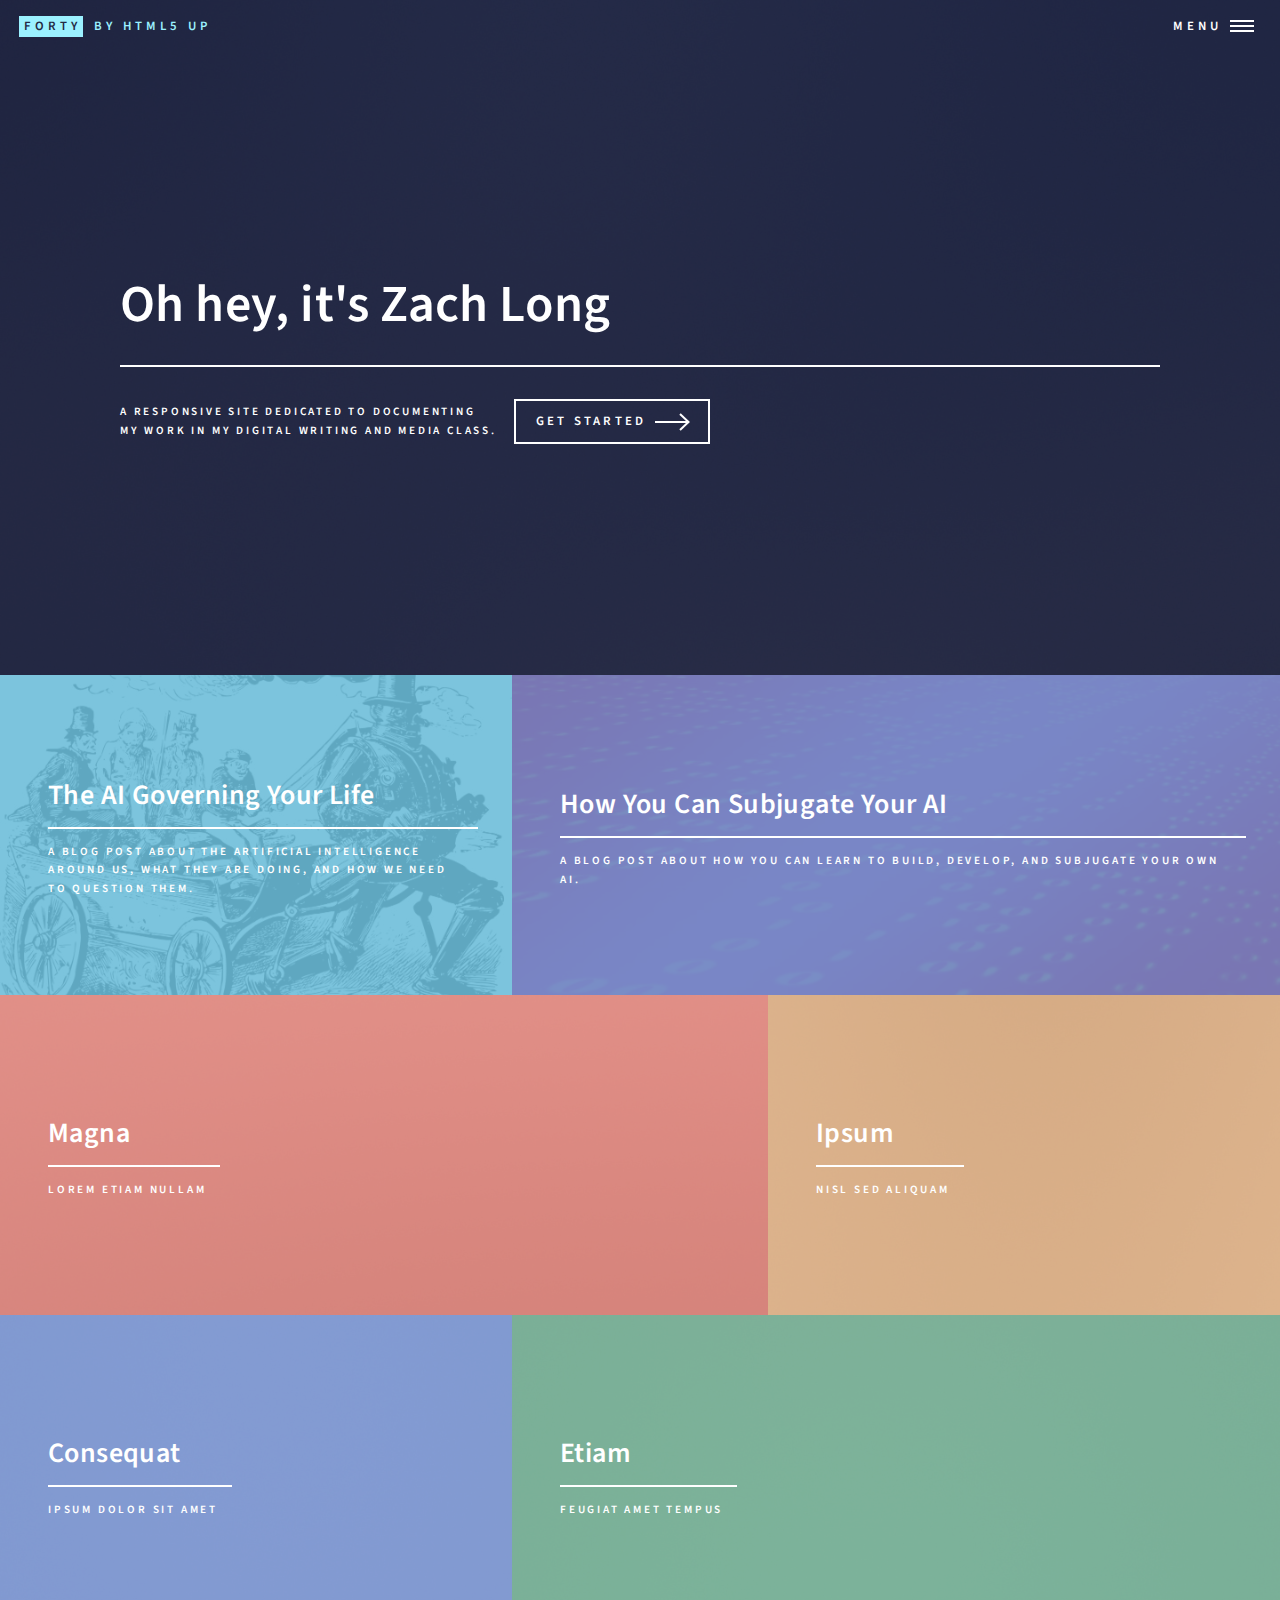
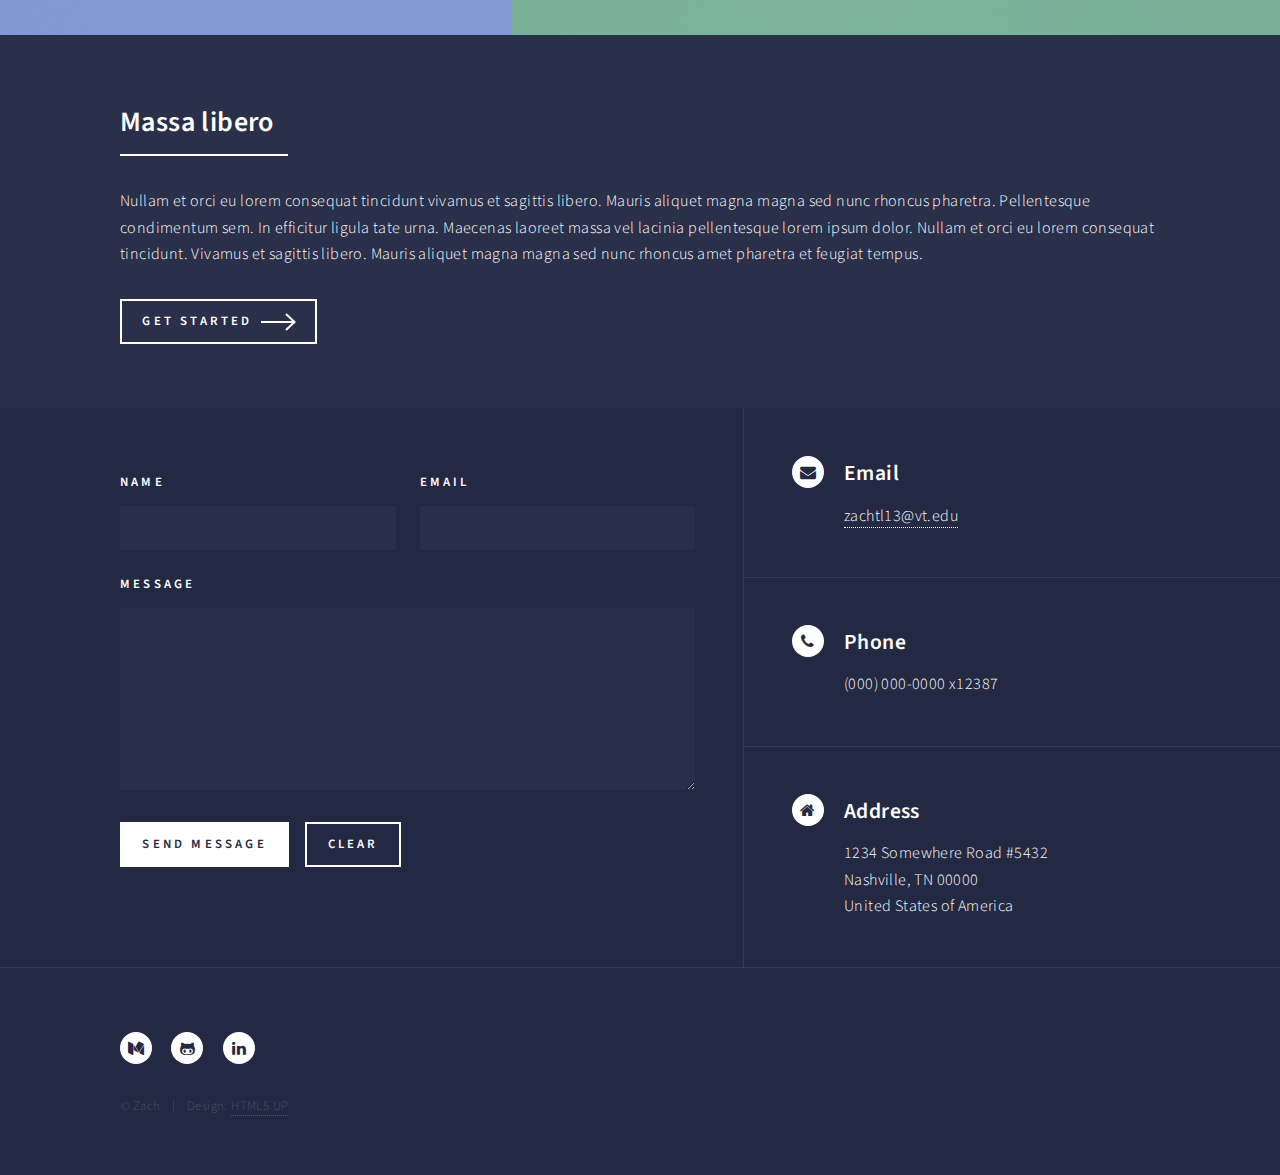
==== index.html @ 8f272a56 "MoAR ikOn" ====
<!DOCTYPE HTML>
<!--
	Forty by HTML5 UP
	html5up.net | @ajlkn
	Free for personal and commercial use under the CCA 3.0 license (html5up.net/license)
-->
<html>
	<head>
		<title>Forty by HTML5 UP</title>
		<meta charset="utf-8" />
		<meta name="viewport" content="width=device-width, initial-scale=1, user-scalable=no" />
		<link rel="stylesheet" href="assets/css/main.css" />
		<noscript><link rel="stylesheet" href="assets/css/noscript.css" /></noscript>
	</head>
	<body class="is-preload">

		<!-- Wrapper -->
			<div id="wrapper">

				<!-- Header -->
					<header id="header" class="alt">
						<a href="index.html" class="logo"><strong>Forty</strong> <span>by HTML5 UP</span></a>
						<nav>
							<a href="#menu">Menu</a>
						</nav>
					</header>

				<!-- Menu -->
					<nav id="menu">
						<ul class="links">
							<li><a href="index.html">Home</a></li>
							<li><a href="landing.html">Landing</a></li>
							<li><a href="generic.html">Generic</a></li>
							<li><a href="elements.html">Elements</a></li>
						</ul>
						<ul class="actions stacked">
							<li><a href="#" class="button primary fit">Get Started</a></li>
							<li><a href="#" class="button fit">Log In</a></li>
						</ul>
					</nav>

				<!-- Banner -->
					<section id="banner" class="major">
						<div class="inner">
							<header class="major">
								<h1>Oh hey, it's Zach Long</h1>
							</header>
							<div class="content">
								<p>A responsive site dedicated to documenting<br />
								my work in my Digital Writing and Media class.</p>
								<ul class="actions">
									<li><a href="#one" class="button next scrolly">Get Started</a></li>
								</ul>
							</div>
						</div>
					</section>

				<!-- Main -->
					<div id="main">

						<!-- One -->
							<section id="one" class="tiles">
								<article>
									<span class="image">
										<img src="images/Robot_TopHat.jpg" alt="Robot Top Hat" />
									</span>
									<header class="major">
										<h3><a href="https://medium.com/@zachtl13/the-ai-governing-your-life-140505f958c6" class="link">The AI Governing Your Life</a></h3>
										<p>A blog post about the Artificial Intelligence around us, what they are doing, and how we need to question them.</p>
									</header>
								</article>
								<article>
									<span class="image">
										<img src="images/bin.jpg" alt="" />
									</span>
									<header class="major">
										<h3><a href="https://medium.com/@zachtl13/how-you-can-subjugate-your-ai-b9d9c4ce5c4e" class="link">How You Can Subjugate Your AI</a></h3>
										<p>A blog post about how you can learn to build, develop, and subjugate your own AI.</p>
									</header>
								</article>
								<article>
									<span class="image">
										<img src="images/pic03.jpg" alt="" />
									</span>
									<header class="major">
										<h3><a href="landing.html" class="link">Magna</a></h3>
										<p>Lorem etiam nullam</p>
									</header>
								</article>
								<article>
									<span class="image">
										<img src="images/pic04.jpg" alt="" />
									</span>
									<header class="major">
										<h3><a href="landing.html" class="link">Ipsum</a></h3>
										<p>Nisl sed aliquam</p>
									</header>
								</article>
								<article>
									<span class="image">
										<img src="images/pic05.jpg" alt="" />
									</span>
									<header class="major">
										<h3><a href="landing.html" class="link">Consequat</a></h3>
										<p>Ipsum dolor sit amet</p>
									</header>
								</article>
								<article>
									<span class="image">
										<img src="images/pic06.jpg" alt="" />
									</span>
									<header class="major">
										<h3><a href="landing.html" class="link">Etiam</a></h3>
										<p>Feugiat amet tempus</p>
									</header>
								</article>
							</section>

						<!-- Two -->
							<section id="two">
								<div class="inner">
									<header class="major">
										<h2>Massa libero</h2>
									</header>
									<p>Nullam et orci eu lorem consequat tincidunt vivamus et sagittis libero. Mauris aliquet magna magna sed nunc rhoncus pharetra. Pellentesque condimentum sem. In efficitur ligula tate urna. Maecenas laoreet massa vel lacinia pellentesque lorem ipsum dolor. Nullam et orci eu lorem consequat tincidunt. Vivamus et sagittis libero. Mauris aliquet magna magna sed nunc rhoncus amet pharetra et feugiat tempus.</p>
									<ul class="actions">
										<li><a href="landing.html" class="button next">Get Started</a></li>
									</ul>
								</div>
							</section>

					</div>

				<!-- Contact -->
					<section id="contact">
						<div class="inner">
							<section>
								<form method="post" action="#">
									<div class="fields">
										<div class="field half">
											<label for="name">Name</label>
											<input type="text" name="name" id="name" />
										</div>
										<div class="field half">
											<label for="email">Email</label>
											<input type="text" name="email" id="email" />
										</div>
										<div class="field">
											<label for="message">Message</label>
											<textarea name="message" id="message" rows="6"></textarea>
										</div>
									</div>
									<ul class="actions">
										<li><input type="submit" value="Send Message" class="primary" /></li>
										<li><input type="reset" value="Clear" /></li>
									</ul>
								</form>
							</section>
							<section class="split">
								<section>
									<div class="contact-method">
										<span class="icon alt fa-envelope"></span>
										<h3>Email</h3>
										<a href="#">zachtl13@vt.edu</a>
									</div>
								</section>
								<section>
									<div class="contact-method">
										<span class="icon alt fa-phone"></span>
										<h3>Phone</h3>
										<span>(000) 000-0000 x12387</span>
									</div>
								</section>
								<section>
									<div class="contact-method">
										<span class="icon alt fa-home"></span>
										<h3>Address</h3>
										<span>1234 Somewhere Road #5432<br />
										Nashville, TN 00000<br />
										United States of America</span>
									</div>
								</section>
							</section>
						</div>
					</section>

				<!-- Footer -->
					<footer id="footer">
						<div class="inner">
							<ul class="icons">
								<li><a href="#https://medium.com/me/stories" class="icon alt fa-medium"><span class="label">Medium</span></a></li>
								<li><a href="#https://github.com/Masterfishy" class="icon alt fa-github-alt"><span class="label">GitHub</span></a></li>
								<li><a href="#https://www.linkedin.com/in/zachlong-42/" class="icon alt fa-linkedin"><span class="label">LinkedIn</span></a></li>
							</ul>
							<ul class="copyright">
								<li>&copy; Zach</li><li>Design: <a href="https://html5up.net">HTML5 UP</a></li>
							</ul>
						</div>
					</footer>

			</div>

		<!-- Scripts -->
			<script src="assets/js/jquery.min.js"></script>
			<script src="assets/js/jquery.scrolly.min.js"></script>
			<script src="assets/js/jquery.scrollex.min.js"></script>
			<script src="assets/js/browser.min.js"></script>
			<script src="assets/js/breakpoints.min.js"></script>
			<script src="assets/js/util.js"></script>
			<script src="assets/js/main.js"></script>

	</body>
</html>
---- assets/css/main.css ----
@import url(font-awesome.min.css);
@import url("https://fonts.googleapis.com/css?family=Source+Sans+Pro:300,300italic,600,600italic");

/*
	Forty by HTML5 UP
	html5up.net | @ajlkn
	Free for personal and commercial use under the CCA 3.0 license (html5up.net/license)
*/

html, body, div, span, applet, object,
iframe, h1, h2, h3, h4, h5, h6, p, blockquote,
pre, a, abbr, acronym, address, big, cite,
code, del, dfn, em, img, ins, kbd, q, s, samp,
small, strike, strong, sub, sup, tt, var, b,
u, i, center, dl, dt, dd, ol, ul, li, fieldset,
form, label, legend, table, caption, tbody,
tfoot, thead, tr, th, td, article, aside,
canvas, details, embed, figure, figcaption,
footer, header, hgroup, menu, nav, output, ruby,
section, summary, time, mark, audio, video {
	margin: 0;
	padding: 0;
	border: 0;
	font-size: 100%;
	font: inherit;
	vertical-align: baseline;}

article, aside, details, figcaption, figure,
footer, header, hgroup, menu, nav, section {
	display: block;}

body {
	line-height: 1;
}

ol, ul {
	list-style: none;
}

blockquote, q {
	quotes: none;
}

	blockquote:before, blockquote:after, q:before, q:after {
		content: '';
		content: none;
	}

table {
	border-collapse: collapse;
	border-spacing: 0;
}

body {
	-webkit-text-size-adjust: none;
}

mark {
	background-color: transparent;
	color: inherit;
}

input::-moz-focus-inner {
	border: 0;
	padding: 0;
}

input, select, textarea {
	-moz-appearance: none;
	-webkit-appearance: none;
	-ms-appearance: none;
	appearance: none;
}

/* Basic */

	@-ms-viewport {
		width: device-width;
	}

	body {
		-ms-overflow-style: scrollbar;
	}

	@media screen and (max-width: 480px) {

		html, body {
			min-width: 320px;
		}

	}

	html {
		box-sizing: border-box;
	}

	*, *:before, *:after {
		box-sizing: inherit;
	}

	body {
		background: #242943;
	}

		body.is-preload *, body.is-preload *:before, body.is-preload *:after {
			-moz-animation: none !important;
			-webkit-animation: none !important;
			-ms-animation: none !important;
			animation: none !important;
			-moz-transition: none !important;
			-webkit-transition: none !important;
			-ms-transition: none !important;
			transition: none !important;
		}

/* Type */

	body, input, select, textarea {
		color: #ffffff;
		font-family: "Source Sans Pro", Helvetica, sans-serif;
		font-size: 17pt;
		font-weight: 300;
		letter-spacing: 0.025em;
		line-height: 1.65;
	}

		@media screen and (max-width: 1680px) {

			body, input, select, textarea {
				font-size: 14pt;
			}

		}

		@media screen and (max-width: 1280px) {

			body, input, select, textarea {
				font-size: 12pt;
			}

		}

		@media screen and (max-width: 360px) {

			body, input, select, textarea {
				font-size: 11pt;
			}

		}

	a {
		-moz-transition: color 0.2s ease-in-out, border-bottom-color 0.2s ease-in-out;
		-webkit-transition: color 0.2s ease-in-out, border-bottom-color 0.2s ease-in-out;
		-ms-transition: color 0.2s ease-in-out, border-bottom-color 0.2s ease-in-out;
		transition: color 0.2s ease-in-out, border-bottom-color 0.2s ease-in-out;
		border-bottom: dotted 1px;
		color: inherit;
		text-decoration: none;
	}

		a:hover {
			border-bottom-color: transparent;
			color: #9bf1ff !important;
		}

		a:active {
			color: #53e3fb !important;
		}

	strong, b {
		color: #ffffff;
		font-weight: 600;
	}

	em, i {
		font-style: italic;
	}

	p {
		margin: 0 0 2em 0;
	}

	h1, h2, h3, h4, h5, h6 {
		color: #ffffff;
		font-weight: 600;
		line-height: 1.65;
		margin: 0 0 1em 0;
	}

		h1 a, h2 a, h3 a, h4 a, h5 a, h6 a {
			color: inherit;
			border-bottom: 0;
		}

	h1 {
		font-size: 2.5em;
	}

	h2 {
		font-size: 1.75em;
	}

	h3 {
		font-size: 1.35em;
	}

	h4 {
		font-size: 1.1em;
	}

	h5 {
		font-size: 0.9em;
	}

	h6 {
		font-size: 0.7em;
	}

	@media screen and (max-width: 736px) {

		h1 {
			font-size: 2em;
		}

		h2 {
			font-size: 1.5em;
		}

		h3 {
			font-size: 1.25em;
		}

	}

	sub {
		font-size: 0.8em;
		position: relative;
		top: 0.5em;
	}

	sup {
		font-size: 0.8em;
		position: relative;
		top: -0.5em;
	}

	blockquote {
		border-left: solid 4px rgba(212, 212, 255, 0.1);
		font-style: italic;
		margin: 0 0 2em 0;
		padding: 0.5em 0 0.5em 2em;
	}

	code {
		background: rgba(212, 212, 255, 0.035);
		font-family: "Courier New", monospace;
		font-size: 0.9em;
		margin: 0 0.25em;
		padding: 0.25em 0.65em;
	}

	pre {
		-webkit-overflow-scrolling: touch;
		font-family: "Courier New", monospace;
		font-size: 0.9em;
		margin: 0 0 2em 0;
	}

		pre code {
			display: block;
			line-height: 1.75;
			padding: 1em 1.5em;
			overflow-x: auto;
		}

	hr {
		border: 0;
		border-bottom: solid 1px rgba(212, 212, 255, 0.1);
		margin: 2em 0;
	}

		hr.major {
			margin: 3em 0;
		}

	.align-left {
		text-align: left;
	}

	.align-center {
		text-align: center;
	}

	.align-right {
		text-align: right;
	}

/* Row */

	.row {
		display: flex;
		flex-wrap: wrap;
		box-sizing: border-box;
		align-items: stretch;
	}

		.row > * {
			box-sizing: border-box;
		}

		.row.gtr-uniform > * > :last-child {
			margin-bottom: 0;
		}

		.row.aln-left {
			justify-content: flex-start;
		}

		.row.aln-center {
			justify-content: center;
		}

		.row.aln-right {
			justify-content: flex-end;
		}

		.row.aln-top {
			align-items: flex-start;
		}

		.row.aln-middle {
			align-items: center;
		}

		.row.aln-bottom {
			align-items: flex-end;
		}

		.row > .imp {
			order: -1;
		}

		.row > .col-1 {
			width: 8.3333333333%;
		}

		.row > .off-1 {
			margin-left: 8.3333333333%;
		}

		.row > .col-2 {
			width: 16.6666666667%;
		}

		.row > .off-2 {
			margin-left: 16.6666666667%;
		}

		.row > .col-3 {
			width: 25%;
		}

		.row > .off-3 {
			margin-left: 25%;
		}

		.row > .col-4 {
			width: 33.3333333333%;
		}

		.row > .off-4 {
			margin-left: 33.3333333333%;
		}

		.row > .col-5 {
			width: 41.6666666667%;
		}

		.row > .off-5 {
			margin-left: 41.6666666667%;
		}

		.row > .col-6 {
			width: 50%;
		}

		.row > .off-6 {
			margin-left: 50%;
		}

		.row > .col-7 {
			width: 58.3333333333%;
		}

		.row > .off-7 {
			margin-left: 58.3333333333%;
		}

		.row > .col-8 {
			width: 66.6666666667%;
		}

		.row > .off-8 {
			margin-left: 66.6666666667%;
		}

		.row > .col-9 {
			width: 75%;
		}

		.row > .off-9 {
			margin-left: 75%;
		}

		.row > .col-10 {
			width: 83.3333333333%;
		}

		.row > .off-10 {
			margin-left: 83.3333333333%;
		}

		.row > .col-11 {
			width: 91.6666666667%;
		}

		.row > .off-11 {
			margin-left: 91.6666666667%;
		}

		.row > .col-12 {
			width: 100%;
		}

		.row > .off-12 {
			margin-left: 100%;
		}

		.row.gtr-0 {
			margin-top: 0;
			margin-left: 0em;
		}

			.row.gtr-0 > * {
				padding: 0 0 0 0em;
			}

			.row.gtr-0.gtr-uniform {
				margin-top: 0em;
			}

				.row.gtr-0.gtr-uniform > * {
					padding-top: 0em;
				}

		.row.gtr-25 {
			margin-top: 0;
			margin-left: -0.5em;
		}

			.row.gtr-25 > * {
				padding: 0 0 0 0.5em;
			}

			.row.gtr-25.gtr-uniform {
				margin-top: -0.5em;
			}

				.row.gtr-25.gtr-uniform > * {
					padding-top: 0.5em;
				}

		.row.gtr-50 {
			margin-top: 0;
			margin-left: -1em;
		}

			.row.gtr-50 > * {
				padding: 0 0 0 1em;
			}

			.row.gtr-50.gtr-uniform {
				margin-top: -1em;
			}

				.row.gtr-50.gtr-uniform > * {
					padding-top: 1em;
				}

		.row {
			margin-top: 0;
			margin-left: -2em;
		}

			.row > * {
				padding: 0 0 0 2em;
			}

			.row.gtr-uniform {
				margin-top: -2em;
			}

				.row.gtr-uniform > * {
					padding-top: 2em;
				}

		.row.gtr-150 {
			margin-top: 0;
			margin-left: -3em;
		}

			.row.gtr-150 > * {
				padding: 0 0 0 3em;
			}

			.row.gtr-150.gtr-uniform {
				margin-top: -3em;
			}

				.row.gtr-150.gtr-uniform > * {
					padding-top: 3em;
				}

		.row.gtr-200 {
			margin-top: 0;
			margin-left: -4em;
		}

			.row.gtr-200 > * {
				padding: 0 0 0 4em;
			}

			.row.gtr-200.gtr-uniform {
				margin-top: -4em;
			}

				.row.gtr-200.gtr-uniform > * {
					padding-top: 4em;
				}

		@media screen and (max-width: 1680px) {

			.row {
				display: flex;
				flex-wrap: wrap;
				box-sizing: border-box;
				align-items: stretch;
			}

				.row > * {
					box-sizing: border-box;
				}

				.row.gtr-uniform > * > :last-child {
					margin-bottom: 0;
				}

				.row.aln-left {
					justify-content: flex-start;
				}

				.row.aln-center {
					justify-content: center;
				}

				.row.aln-right {
					justify-content: flex-end;
				}

				.row.aln-top {
					align-items: flex-start;
				}

				.row.aln-middle {
					align-items: center;
				}

				.row.aln-bottom {
					align-items: flex-end;
				}

				.row > .imp-xlarge {
					order: -1;
				}

				.row > .col-1-xlarge {
					width: 8.3333333333%;
				}

				.row > .off-1-xlarge {
					margin-left: 8.3333333333%;
				}

				.row > .col-2-xlarge {
					width: 16.6666666667%;
				}

				.row > .off-2-xlarge {
					margin-left: 16.6666666667%;
				}

				.row > .col-3-xlarge {
					width: 25%;
				}

				.row > .off-3-xlarge {
					margin-left: 25%;
				}

				.row > .col-4-xlarge {
					width: 33.3333333333%;
				}

				.row > .off-4-xlarge {
					margin-left: 33.3333333333%;
				}

				.row > .col-5-xlarge {
					width: 41.6666666667%;
				}

				.row > .off-5-xlarge {
					margin-left: 41.6666666667%;
				}

				.row > .col-6-xlarge {
					width: 50%;
				}

				.row > .off-6-xlarge {
					margin-left: 50%;
				}

				.row > .col-7-xlarge {
					width: 58.3333333333%;
				}

				.row > .off-7-xlarge {
					margin-left: 58.3333333333%;
				}

				.row > .col-8-xlarge {
					width: 66.6666666667%;
				}

				.row > .off-8-xlarge {
					margin-left: 66.6666666667%;
				}

				.row > .col-9-xlarge {
					width: 75%;
				}

				.row > .off-9-xlarge {
					margin-left: 75%;
				}

				.row > .col-10-xlarge {
					width: 83.3333333333%;
				}

				.row > .off-10-xlarge {
					margin-left: 83.3333333333%;
				}

				.row > .col-11-xlarge {
					width: 91.6666666667%;
				}

				.row > .off-11-xlarge {
					margin-left: 91.6666666667%;
				}

				.row > .col-12-xlarge {
					width: 100%;
				}

				.row > .off-12-xlarge {
					margin-left: 100%;
				}

				.row.gtr-0 {
					margin-top: 0;
					margin-left: 0em;
				}

					.row.gtr-0 > * {
						padding: 0 0 0 0em;
					}

					.row.gtr-0.gtr-uniform {
						margin-top: 0em;
					}

						.row.gtr-0.gtr-uniform > * {
							padding-top: 0em;
						}

				.row.gtr-25 {
					margin-top: 0;
					margin-left: -0.5em;
				}

					.row.gtr-25 > * {
						padding: 0 0 0 0.5em;
					}

					.row.gtr-25.gtr-uniform {
						margin-top: -0.5em;
					}

						.row.gtr-25.gtr-uniform > * {
							padding-top: 0.5em;
						}

				.row.gtr-50 {
					margin-top: 0;
					margin-left: -1em;
				}

					.row.gtr-50 > * {
						padding: 0 0 0 1em;
					}

					.row.gtr-50.gtr-uniform {
						margin-top: -1em;
					}

						.row.gtr-50.gtr-uniform > * {
							padding-top: 1em;
						}

				.row {
					margin-top: 0;
					margin-left: -2em;
				}

					.row > * {
						padding: 0 0 0 2em;
					}

					.row.gtr-uniform {
						margin-top: -2em;
					}

						.row.gtr-uniform > * {
							padding-top: 2em;
						}

				.row.gtr-150 {
					margin-top: 0;
					margin-left: -3em;
				}

					.row.gtr-150 > * {
						padding: 0 0 0 3em;
					}

					.row.gtr-150.gtr-uniform {
						margin-top: -3em;
					}

						.row.gtr-150.gtr-uniform > * {
							padding-top: 3em;
						}

				.row.gtr-200 {
					margin-top: 0;
					margin-left: -4em;
				}

					.row.gtr-200 > * {
						padding: 0 0 0 4em;
					}

					.row.gtr-200.gtr-uniform {
						margin-top: -4em;
					}

						.row.gtr-200.gtr-uniform > * {
							padding-top: 4em;
						}

		}

		@media screen and (max-width: 1280px) {

			.row {
				display: flex;
				flex-wrap: wrap;
				box-sizing: border-box;
				align-items: stretch;
			}

				.row > * {
					box-sizing: border-box;
				}

				.row.gtr-uniform > * > :last-child {
					margin-bottom: 0;
				}

				.row.aln-left {
					justify-content: flex-start;
				}

				.row.aln-center {
					justify-content: center;
				}

				.row.aln-right {
					justify-content: flex-end;
				}

				.row.aln-top {
					align-items: flex-start;
				}

				.row.aln-middle {
					align-items: center;
				}

				.row.aln-bottom {
					align-items: flex-end;
				}

				.row > .imp-large {
					order: -1;
				}

				.row > .col-1-large {
					width: 8.3333333333%;
				}

				.row > .off-1-large {
					margin-left: 8.3333333333%;
				}

				.row > .col-2-large {
					width: 16.6666666667%;
				}

				.row > .off-2-large {
					margin-left: 16.6666666667%;
				}

				.row > .col-3-large {
					width: 25%;
				}

				.row > .off-3-large {
					margin-left: 25%;
				}

				.row > .col-4-large {
					width: 33.3333333333%;
				}

				.row > .off-4-large {
					margin-left: 33.3333333333%;
				}

				.row > .col-5-large {
					width: 41.6666666667%;
				}

				.row > .off-5-large {
					margin-left: 41.6666666667%;
				}

				.row > .col-6-large {
					width: 50%;
				}

				.row > .off-6-large {
					margin-left: 50%;
				}

				.row > .col-7-large {
					width: 58.3333333333%;
				}

				.row > .off-7-large {
					margin-left: 58.3333333333%;
				}

				.row > .col-8-large {
					width: 66.6666666667%;
				}

				.row > .off-8-large {
					margin-left: 66.6666666667%;
				}

				.row > .col-9-large {
					width: 75%;
				}

				.row > .off-9-large {
					margin-left: 75%;
				}

				.row > .col-10-large {
					width: 83.3333333333%;
				}

				.row > .off-10-large {
					margin-left: 83.3333333333%;
				}

				.row > .col-11-large {
					width: 91.6666666667%;
				}

				.row > .off-11-large {
					margin-left: 91.6666666667%;
				}

				.row > .col-12-large {
					width: 100%;
				}

				.row > .off-12-large {
					margin-left: 100%;
				}

				.row.gtr-0 {
					margin-top: 0;
					margin-left: 0em;
				}

					.row.gtr-0 > * {
						padding: 0 0 0 0em;
					}

					.row.gtr-0.gtr-uniform {
						margin-top: 0em;
					}

						.row.gtr-0.gtr-uniform > * {
							padding-top: 0em;
						}

				.row.gtr-25 {
					margin-top: 0;
					margin-left: -0.375em;
				}

					.row.gtr-25 > * {
						padding: 0 0 0 0.375em;
					}

					.row.gtr-25.gtr-uniform {
						margin-top: -0.375em;
					}

						.row.gtr-25.gtr-uniform > * {
							padding-top: 0.375em;
						}

				.row.gtr-50 {
					margin-top: 0;
					margin-left: -0.75em;
				}

					.row.gtr-50 > * {
						padding: 0 0 0 0.75em;
					}

					.row.gtr-50.gtr-uniform {
						margin-top: -0.75em;
					}

						.row.gtr-50.gtr-uniform > * {
							padding-top: 0.75em;
						}

				.row {
					margin-top: 0;
					margin-left: -1.5em;
				}

					.row > * {
						padding: 0 0 0 1.5em;
					}

					.row.gtr-uniform {
						margin-top: -1.5em;
					}

						.row.gtr-uniform > * {
							padding-top: 1.5em;
						}

				.row.gtr-150 {
					margin-top: 0;
					margin-left: -2.25em;
				}

					.row.gtr-150 > * {
						padding: 0 0 0 2.25em;
					}

					.row.gtr-150.gtr-uniform {
						margin-top: -2.25em;
					}

						.row.gtr-150.gtr-uniform > * {
							padding-top: 2.25em;
						}

				.row.gtr-200 {
					margin-top: 0;
					margin-left: -3em;
				}

					.row.gtr-200 > * {
						padding: 0 0 0 3em;
					}

					.row.gtr-200.gtr-uniform {
						margin-top: -3em;
					}

						.row.gtr-200.gtr-uniform > * {
							padding-top: 3em;
						}

		}

		@media screen and (max-width: 980px) {

			.row {
				display: flex;
				flex-wrap: wrap;
				box-sizing: border-box;
				align-items: stretch;
			}

				.row > * {
					box-sizing: border-box;
				}

				.row.gtr-uniform > * > :last-child {
					margin-bottom: 0;
				}

				.row.aln-left {
					justify-content: flex-start;
				}

				.row.aln-center {
					justify-content: center;
				}

				.row.aln-right {
					justify-content: flex-end;
				}

				.row.aln-top {
					align-items: flex-start;
				}

				.row.aln-middle {
					align-items: center;
				}

				.row.aln-bottom {
					align-items: flex-end;
				}

				.row > .imp-medium {
					order: -1;
				}

				.row > .col-1-medium {
					width: 8.3333333333%;
				}

				.row > .off-1-medium {
					margin-left: 8.3333333333%;
				}

				.row > .col-2-medium {
					width: 16.6666666667%;
				}

				.row > .off-2-medium {
					margin-left: 16.6666666667%;
				}

				.row > .col-3-medium {
					width: 25%;
				}

				.row > .off-3-medium {
					margin-left: 25%;
				}

				.row > .col-4-medium {
					width: 33.3333333333%;
				}

				.row > .off-4-medium {
					margin-left: 33.3333333333%;
				}

				.row > .col-5-medium {
					width: 41.6666666667%;
				}

				.row > .off-5-medium {
					margin-left: 41.6666666667%;
				}

				.row > .col-6-medium {
					width: 50%;
				}

				.row > .off-6-medium {
					margin-left: 50%;
				}

				.row > .col-7-medium {
					width: 58.3333333333%;
				}

				.row > .off-7-medium {
					margin-left: 58.3333333333%;
				}

				.row > .col-8-medium {
					width: 66.6666666667%;
				}

				.row > .off-8-medium {
					margin-left: 66.6666666667%;
				}

				.row > .col-9-medium {
					width: 75%;
				}

				.row > .off-9-medium {
					margin-left: 75%;
				}

				.row > .col-10-medium {
					width: 83.3333333333%;
				}

				.row > .off-10-medium {
					margin-left: 83.3333333333%;
				}

				.row > .col-11-medium {
					width: 91.6666666667%;
				}

				.row > .off-11-medium {
					margin-left: 91.6666666667%;
				}

				.row > .col-12-medium {
					width: 100%;
				}

				.row > .off-12-medium {
					margin-left: 100%;
				}

				.row.gtr-0 {
					margin-top: 0;
					margin-left: 0em;
				}

					.row.gtr-0 > * {
						padding: 0 0 0 0em;
					}

					.row.gtr-0.gtr-uniform {
						margin-top: 0em;
					}

						.row.gtr-0.gtr-uniform > * {
							padding-top: 0em;
						}

				.row.gtr-25 {
					margin-top: 0;
					margin-left: -0.375em;
				}

					.row.gtr-25 > * {
						padding: 0 0 0 0.375em;
					}

					.row.gtr-25.gtr-uniform {
						margin-top: -0.375em;
					}

						.row.gtr-25.gtr-uniform > * {
							padding-top: 0.375em;
						}

				.row.gtr-50 {
					margin-top: 0;
					margin-left: -0.75em;
				}

					.row.gtr-50 > * {
						padding: 0 0 0 0.75em;
					}

					.row.gtr-50.gtr-uniform {
						margin-top: -0.75em;
					}

						.row.gtr-50.gtr-uniform > * {
							padding-top: 0.75em;
						}

				.row {
					margin-top: 0;
					margin-left: -1.5em;
				}

					.row > * {
						padding: 0 0 0 1.5em;
					}

					.row.gtr-uniform {
						margin-top: -1.5em;
					}

						.row.gtr-uniform > * {
							padding-top: 1.5em;
						}

				.row.gtr-150 {
					margin-top: 0;
					margin-left: -2.25em;
				}

					.row.gtr-150 > * {
						padding: 0 0 0 2.25em;
					}

					.row.gtr-150.gtr-uniform {
						margin-top: -2.25em;
					}

						.row.gtr-150.gtr-uniform > * {
							padding-top: 2.25em;
						}

				.row.gtr-200 {
					margin-top: 0;
					margin-left: -3em;
				}

					.row.gtr-200 > * {
						padding: 0 0 0 3em;
					}

					.row.gtr-200.gtr-uniform {
						margin-top: -3em;
					}

						.row.gtr-200.gtr-uniform > * {
							padding-top: 3em;
						}

		}

		@media screen and (max-width: 736px) {

			.row {
				display: flex;
				flex-wrap: wrap;
				box-sizing: border-box;
				align-items: stretch;
			}

				.row > * {
					box-sizing: border-box;
				}

				.row.gtr-uniform > * > :last-child {
					margin-bottom: 0;
				}

				.row.aln-left {
					justify-content: flex-start;
				}

				.row.aln-center {
					justify-content: center;
				}

				.row.aln-right {
					justify-content: flex-end;
				}

				.row.aln-top {
					align-items: flex-start;
				}

				.row.aln-middle {
					align-items: center;
				}

				.row.aln-bottom {
					align-items: flex-end;
				}

				.row > .imp-small {
					order: -1;
				}

				.row > .col-1-small {
					width: 8.3333333333%;
				}

				.row > .off-1-small {
					margin-left: 8.3333333333%;
				}

				.row > .col-2-small {
					width: 16.6666666667%;
				}

				.row > .off-2-small {
					margin-left: 16.6666666667%;
				}

				.row > .col-3-small {
					width: 25%;
				}

				.row > .off-3-small {
					margin-left: 25%;
				}

				.row > .col-4-small {
					width: 33.3333333333%;
				}

				.row > .off-4-small {
					margin-left: 33.3333333333%;
				}

				.row > .col-5-small {
					width: 41.6666666667%;
				}

				.row > .off-5-small {
					margin-left: 41.6666666667%;
				}

				.row > .col-6-small {
					width: 50%;
				}

				.row > .off-6-small {
					margin-left: 50%;
				}

				.row > .col-7-small {
					width: 58.3333333333%;
				}

				.row > .off-7-small {
					margin-left: 58.3333333333%;
				}

				.row > .col-8-small {
					width: 66.6666666667%;
				}

				.row > .off-8-small {
					margin-left: 66.6666666667%;
				}

				.row > .col-9-small {
					width: 75%;
				}

				.row > .off-9-small {
					margin-left: 75%;
				}

				.row > .col-10-small {
					width: 83.3333333333%;
				}

				.row > .off-10-small {
					margin-left: 83.3333333333%;
				}

				.row > .col-11-small {
					width: 91.6666666667%;
				}

				.row > .off-11-small {
					margin-left: 91.6666666667%;
				}

				.row > .col-12-small {
					width: 100%;
				}

				.row > .off-12-small {
					margin-left: 100%;
				}

				.row.gtr-0 {
					margin-top: 0;
					margin-left: 0em;
				}

					.row.gtr-0 > * {
						padding: 0 0 0 0em;
					}

					.row.gtr-0.gtr-uniform {
						margin-top: 0em;
					}

						.row.gtr-0.gtr-uniform > * {
							padding-top: 0em;
						}

				.row.gtr-25 {
					margin-top: 0;
					margin-left: -0.3125em;
				}

					.row.gtr-25 > * {
						padding: 0 0 0 0.3125em;
					}

					.row.gtr-25.gtr-uniform {
						margin-top: -0.3125em;
					}

						.row.gtr-25.gtr-uniform > * {
							padding-top: 0.3125em;
						}

				.row.gtr-50 {
					margin-top: 0;
					margin-left: -0.625em;
				}

					.row.gtr-50 > * {
						padding: 0 0 0 0.625em;
					}

					.row.gtr-50.gtr-uniform {
						margin-top: -0.625em;
					}

						.row.gtr-50.gtr-uniform > * {
							padding-top: 0.625em;
						}

				.row {
					margin-top: 0;
					margin-left: -1.25em;
				}

					.row > * {
						padding: 0 0 0 1.25em;
					}

					.row.gtr-uniform {
						margin-top: -1.25em;
					}

						.row.gtr-uniform > * {
							padding-top: 1.25em;
						}

				.row.gtr-150 {
					margin-top: 0;
					margin-left: -1.875em;
				}

					.row.gtr-150 > * {
						padding: 0 0 0 1.875em;
					}

					.row.gtr-150.gtr-uniform {
						margin-top: -1.875em;
					}

						.row.gtr-150.gtr-uniform > * {
							padding-top: 1.875em;
						}

				.row.gtr-200 {
					margin-top: 0;
					margin-left: -2.5em;
				}

					.row.gtr-200 > * {
						padding: 0 0 0 2.5em;
					}

					.row.gtr-200.gtr-uniform {
						margin-top: -2.5em;
					}

						.row.gtr-200.gtr-uniform > * {
							padding-top: 2.5em;
						}

		}

		@media screen and (max-width: 480px) {

			.row {
				display: flex;
				flex-wrap: wrap;
				box-sizing: border-box;
				align-items: stretch;
			}

				.row > * {
					box-sizing: border-box;
				}

				.row.gtr-uniform > * > :last-child {
					margin-bottom: 0;
				}

				.row.aln-left {
					justify-content: flex-start;
				}

				.row.aln-center {
					justify-content: center;
				}

				.row.aln-right {
					justify-content: flex-end;
				}

				.row.aln-top {
					align-items: flex-start;
				}

				.row.aln-middle {
					align-items: center;
				}

				.row.aln-bottom {
					align-items: flex-end;
				}

				.row > .imp-xsmall {
					order: -1;
				}

				.row > .col-1-xsmall {
					width: 8.3333333333%;
				}

				.row > .off-1-xsmall {
					margin-left: 8.3333333333%;
				}

				.row > .col-2-xsmall {
					width: 16.6666666667%;
				}

				.row > .off-2-xsmall {
					margin-left: 16.6666666667%;
				}

				.row > .col-3-xsmall {
					width: 25%;
				}

				.row > .off-3-xsmall {
					margin-left: 25%;
				}

				.row > .col-4-xsmall {
					width: 33.3333333333%;
				}

				.row > .off-4-xsmall {
					margin-left: 33.3333333333%;
				}

				.row > .col-5-xsmall {
					width: 41.6666666667%;
				}

				.row > .off-5-xsmall {
					margin-left: 41.6666666667%;
				}

				.row > .col-6-xsmall {
					width: 50%;
				}

				.row > .off-6-xsmall {
					margin-left: 50%;
				}

				.row > .col-7-xsmall {
					width: 58.3333333333%;
				}

				.row > .off-7-xsmall {
					margin-left: 58.3333333333%;
				}

				.row > .col-8-xsmall {
					width: 66.6666666667%;
				}

				.row > .off-8-xsmall {
					margin-left: 66.6666666667%;
				}

				.row > .col-9-xsmall {
					width: 75%;
				}

				.row > .off-9-xsmall {
					margin-left: 75%;
				}

				.row > .col-10-xsmall {
					width: 83.3333333333%;
				}

				.row > .off-10-xsmall {
					margin-left: 83.3333333333%;
				}

				.row > .col-11-xsmall {
					width: 91.6666666667%;
				}

				.row > .off-11-xsmall {
					margin-left: 91.6666666667%;
				}

				.row > .col-12-xsmall {
					width: 100%;
				}

				.row > .off-12-xsmall {
					margin-left: 100%;
				}

				.row.gtr-0 {
					margin-top: 0;
					margin-left: 0em;
				}

					.row.gtr-0 > * {
						padding: 0 0 0 0em;
					}

					.row.gtr-0.gtr-uniform {
						margin-top: 0em;
					}

						.row.gtr-0.gtr-uniform > * {
							padding-top: 0em;
						}

				.row.gtr-25 {
					margin-top: 0;
					margin-left: -0.3125em;
				}

					.row.gtr-25 > * {
						padding: 0 0 0 0.3125em;
					}

					.row.gtr-25.gtr-uniform {
						margin-top: -0.3125em;
					}

						.row.gtr-25.gtr-uniform > * {
							padding-top: 0.3125em;
						}

				.row.gtr-50 {
					margin-top: 0;
					margin-left: -0.625em;
				}

					.row.gtr-50 > * {
						padding: 0 0 0 0.625em;
					}

					.row.gtr-50.gtr-uniform {
						margin-top: -0.625em;
					}

						.row.gtr-50.gtr-uniform > * {
							padding-top: 0.625em;
						}

				.row {
					margin-top: 0;
					margin-left: -1.25em;
				}

					.row > * {
						padding: 0 0 0 1.25em;
					}

					.row.gtr-uniform {
						margin-top: -1.25em;
					}

						.row.gtr-uniform > * {
							padding-top: 1.25em;
						}

				.row.gtr-150 {
					margin-top: 0;
					margin-left: -1.875em;
				}

					.row.gtr-150 > * {
						padding: 0 0 0 1.875em;
					}

					.row.gtr-150.gtr-uniform {
						margin-top: -1.875em;
					}

						.row.gtr-150.gtr-uniform > * {
							padding-top: 1.875em;
						}

				.row.gtr-200 {
					margin-top: 0;
					margin-left: -2.5em;
				}

					.row.gtr-200 > * {
						padding: 0 0 0 2.5em;
					}

					.row.gtr-200.gtr-uniform {
						margin-top: -2.5em;
					}

						.row.gtr-200.gtr-uniform > * {
							padding-top: 2.5em;
						}

		}

/* Section/Article */

	section.special, article.special {
		text-align: center;
	}

	header.major {
		width: -moz-max-content;
		width: -webkit-max-content;
		width: -ms-max-content;
		width: max-content;
		margin-bottom: 2em;
	}

		header.major > :first-child {
			margin-bottom: 0;
			width: calc(100% + 0.5em);
		}

			header.major > :first-child:after {
				content: '';
				background-color: #ffffff;
				display: block;
				height: 2px;
				margin: 0.325em 0 0.5em 0;
				width: 100%;
			}

		header.major > p {
			font-size: 0.7em;
			font-weight: 600;
			letter-spacing: 0.25em;
			margin-bottom: 0;
			text-transform: uppercase;
		}

		body.is-ie header.major > :first-child:after {
			max-width: 9em;
		}

		body.is-ie header.major > h1:after {
			max-width: 100% !important;
		}

	@media screen and (max-width: 736px) {

		header.major > p br {
			display: none;
		}

	}

/* Form */

	form {
		margin: 0 0 2em 0;
	}

		form > :last-child {
			margin-bottom: 0;
		}

		form > .fields {
			display: -moz-flex;
			display: -webkit-flex;
			display: -ms-flex;
			display: flex;
			-moz-flex-wrap: wrap;
			-webkit-flex-wrap: wrap;
			-ms-flex-wrap: wrap;
			flex-wrap: wrap;
			width: calc(100% + 3em);
			margin: -1.5em 0 2em -1.5em;
		}

			form > .fields > .field {
				-moz-flex-grow: 0;
				-webkit-flex-grow: 0;
				-ms-flex-grow: 0;
				flex-grow: 0;
				-moz-flex-shrink: 0;
				-webkit-flex-shrink: 0;
				-ms-flex-shrink: 0;
				flex-shrink: 0;
				padding: 1.5em 0 0 1.5em;
				width: calc(100% - 1.5em);
			}

				form > .fields > .field.half {
					width: calc(50% - 0.75em);
				}

				form > .fields > .field.third {
					width: calc(100%/3 - 0.5em);
				}

				form > .fields > .field.quarter {
					width: calc(25% - 0.375em);
				}

		@media screen and (max-width: 480px) {

			form > .fields {
				width: calc(100% + 3em);
				margin: -1.5em 0 2em -1.5em;
			}

				form > .fields > .field {
					padding: 1.5em 0 0 1.5em;
					width: calc(100% - 1.5em);
				}

					form > .fields > .field.half {
						width: calc(100% - 1.5em);
					}

					form > .fields > .field.third {
						width: calc(100% - 1.5em);
					}

					form > .fields > .field.quarter {
						width: calc(100% - 1.5em);
					}

		}

	label {
		color: #ffffff;
		display: block;
		font-size: 0.8em;
		font-weight: 600;
		letter-spacing: 0.25em;
		margin: 0 0 1em 0;
		text-transform: uppercase;
	}

	input[type="text"],
	input[type="password"],
	input[type="email"],
	input[type="tel"],
	input[type="search"],
	input[type="url"],
	select,
	textarea {
		-moz-appearance: none;
		-webkit-appearance: none;
		-ms-appearance: none;
		appearance: none;
		background: rgba(212, 212, 255, 0.035);
		border: none;
		border-radius: 0;
		color: inherit;
		display: block;
		outline: 0;
		padding: 0 1em;
		text-decoration: none;
		width: 100%;
	}

		input[type="text"]:invalid,
		input[type="password"]:invalid,
		input[type="email"]:invalid,
		input[type="tel"]:invalid,
		input[type="search"]:invalid,
		input[type="url"]:invalid,
		select:invalid,
		textarea:invalid {
			box-shadow: none;
		}

		input[type="text"]:focus,
		input[type="password"]:focus,
		input[type="email"]:focus,
		input[type="tel"]:focus,
		input[type="search"]:focus,
		input[type="url"]:focus,
		select:focus,
		textarea:focus {
			border-color: #9bf1ff;
			box-shadow: 0 0 0 2px #9bf1ff;
		}

	select {
		background-image: url("data:image/svg+xml;charset=utf8,%3Csvg xmlns='http://www.w3.org/2000/svg' width='40' height='40' preserveAspectRatio='none' viewBox='0 0 40 40'%3E%3Cpath d='M9.4,12.3l10.4,10.4l10.4-10.4c0.2-0.2,0.5-0.4,0.9-0.4c0.3,0,0.6,0.1,0.9,0.4l3.3,3.3c0.2,0.2,0.4,0.5,0.4,0.9 c0,0.4-0.1,0.6-0.4,0.9L20.7,31.9c-0.2,0.2-0.5,0.4-0.9,0.4c-0.3,0-0.6-0.1-0.9-0.4L4.3,17.3c-0.2-0.2-0.4-0.5-0.4-0.9 c0-0.4,0.1-0.6,0.4-0.9l3.3-3.3c0.2-0.2,0.5-0.4,0.9-0.4S9.1,12.1,9.4,12.3z' fill='rgba(212, 212, 255, 0.1)' /%3E%3C/svg%3E");
		background-size: 1.25rem;
		background-repeat: no-repeat;
		background-position: calc(100% - 1rem) center;
		height: 2.75em;
		padding-right: 2.75em;
		text-overflow: ellipsis;
	}

		select option {
			color: #ffffff;
			background: #242943;
		}

		select:focus::-ms-value {
			background-color: transparent;
		}

		select::-ms-expand {
			display: none;
		}

	input[type="text"],
	input[type="password"],
	input[type="email"],
	input[type="tel"],
	input[type="search"],
	input[type="url"],
	select {
		height: 2.75em;
	}

	textarea {
		padding: 0.75em 1em;
	}

	input[type="checkbox"],
	input[type="radio"] {
		-moz-appearance: none;
		-webkit-appearance: none;
		-ms-appearance: none;
		appearance: none;
		display: block;
		float: left;
		margin-right: -2em;
		opacity: 0;
		width: 1em;
		z-index: -1;
	}

		input[type="checkbox"] + label,
		input[type="radio"] + label {
			text-decoration: none;
			color: #ffffff;
			cursor: pointer;
			display: inline-block;
			font-weight: 300;
			padding-left: 2.65em;
			padding-right: 0.75em;
			position: relative;
		}

			input[type="checkbox"] + label:before,
			input[type="radio"] + label:before {
				-moz-osx-font-smoothing: grayscale;
				-webkit-font-smoothing: antialiased;
				font-family: FontAwesome;
				font-style: normal;
				font-weight: normal;
				text-transform: none !important;
			}

			input[type="checkbox"] + label:before,
			input[type="radio"] + label:before {
				background: rgba(212, 212, 255, 0.035);
				content: '';
				display: inline-block;
				height: 1.65em;
				left: 0;
				letter-spacing: 0;
				line-height: 1.58125em;
				position: absolute;
				text-align: center;
				top: 0;
				width: 1.65em;
			}

		input[type="checkbox"]:checked + label:before,
		input[type="radio"]:checked + label:before {
			background: #ffffff;
			border-color: #9bf1ff;
			content: '\f00c';
			color: #242943;
		}

		input[type="checkbox"]:focus + label:before,
		input[type="radio"]:focus + label:before {
			box-shadow: 0 0 0 2px #9bf1ff;
		}

	input[type="radio"] + label:before {
		border-radius: 100%;
	}

	::-webkit-input-placeholder {
		color: rgba(244, 244, 255, 0.2) !important;
		opacity: 1.0;
	}

	:-moz-placeholder {
		color: rgba(244, 244, 255, 0.2) !important;
		opacity: 1.0;
	}

	::-moz-placeholder {
		color: rgba(244, 244, 255, 0.2) !important;
		opacity: 1.0;
	}

	:-ms-input-placeholder {
		color: rgba(244, 244, 255, 0.2) !important;
		opacity: 1.0;
	}

/* Box */

	.box {
		border: solid 1px rgba(212, 212, 255, 0.1);
		margin-bottom: 2em;
		padding: 1.5em;
	}

		.box > :last-child,
		.box > :last-child > :last-child,
		.box > :last-child > :last-child > :last-child {
			margin-bottom: 0;
		}

		.box.alt {
			border: 0;
			border-radius: 0;
			padding: 0;
		}

/* Icon */

	.icon {
		text-decoration: none;
		border-bottom: none;
		position: relative;
	}

		.icon:before {
			-moz-osx-font-smoothing: grayscale;
			-webkit-font-smoothing: antialiased;
			font-family: FontAwesome;
			font-style: normal;
			font-weight: normal;
			text-transform: none !important;
		}

		.icon > .label {
			display: none;
		}

		.icon.alt:before {
			background-color: #ffffff;
			border-radius: 100%;
			color: #242943;
			display: inline-block;
			height: 2em;
			line-height: 2em;
			text-align: center;
			width: 2em;
		}

	a.icon.alt:before {
		-moz-transition: background-color 0.2s ease-in-out;
		-webkit-transition: background-color 0.2s ease-in-out;
		-ms-transition: background-color 0.2s ease-in-out;
		transition: background-color 0.2s ease-in-out;
	}

	a.icon.alt:hover:before {
		background-color: #6fc3df;
	}

	a.icon.alt:active:before {
		background-color: #37a6cb;
	}

/* Image */

	.image {
		border: 0;
		display: inline-block;
		position: relative;
	}

		.image img {
			display: block;
		}

		.image.left, .image.right {
			max-width: 30%;
		}

			.image.left img, .image.right img {
				width: 100%;
			}

		.image.left {
			float: left;
			margin: 0 1.5em 1.25em 0;
			top: 0.25em;
		}

		.image.right {
			float: right;
			margin: 0 0 1.25em 1.5em;
			top: 0.25em;
		}

		.image.fit {
			display: block;
			margin: 0 0 2em 0;
			width: 100%;
		}

			.image.fit img {
				width: 100%;
			}

		.image.main {
			display: block;
			margin: 2.5em 0;
			width: 100%;
		}

			.image.main img {
				width: 100%;
			}

			@media screen and (max-width: 736px) {

				.image.main {
					margin: 1.5em 0;
				}

			}

/* List */

	ol {
		list-style: decimal;
		margin: 0 0 2em 0;
		padding-left: 1.25em;
	}

		ol li {
			padding-left: 0.25em;
		}

	ul {
		list-style: disc;
		margin: 0 0 2em 0;
		padding-left: 1em;
	}

		ul li {
			padding-left: 0.5em;
		}

		ul.alt {
			list-style: none;
			padding-left: 0;
		}

			ul.alt li {
				border-top: solid 1px rgba(212, 212, 255, 0.1);
				padding: 0.5em 0;
			}

				ul.alt li:first-child {
					border-top: 0;
					padding-top: 0;
				}

	dl {
		margin: 0 0 2em 0;
	}

		dl dt {
			display: block;
			font-weight: 600;
			margin: 0 0 1em 0;
		}

		dl dd {
			margin-left: 2em;
		}

/* Actions */

	ul.actions {
		display: -moz-flex;
		display: -webkit-flex;
		display: -ms-flex;
		display: flex;
		cursor: default;
		list-style: none;
		margin-left: -1em;
		padding-left: 0;
	}

		ul.actions li {
			padding: 0 0 0 1em;
			vertical-align: middle;
		}

		ul.actions.special {
			-moz-justify-content: center;
			-webkit-justify-content: center;
			-ms-justify-content: center;
			justify-content: center;
			width: 100%;
			margin-left: 0;
		}

			ul.actions.special li:first-child {
				padding-left: 0;
			}

		ul.actions.stacked {
			-moz-flex-direction: column;
			-webkit-flex-direction: column;
			-ms-flex-direction: column;
			flex-direction: column;
			margin-left: 0;
		}

			ul.actions.stacked li {
				padding: 1.3em 0 0 0;
			}

				ul.actions.stacked li:first-child {
					padding-top: 0;
				}

		ul.actions.fit {
			width: calc(100% + 1em);
		}

			ul.actions.fit li {
				-moz-flex-grow: 1;
				-webkit-flex-grow: 1;
				-ms-flex-grow: 1;
				flex-grow: 1;
				-moz-flex-shrink: 1;
				-webkit-flex-shrink: 1;
				-ms-flex-shrink: 1;
				flex-shrink: 1;
				width: 100%;
			}

				ul.actions.fit li > * {
					width: 100%;
				}

			ul.actions.fit.stacked {
				width: 100%;
			}

/* Icons */

	ul.icons {
		cursor: default;
		list-style: none;
		padding-left: 0;
	}

		ul.icons li {
			display: inline-block;
			padding: 0 1em 0 0;
		}

			ul.icons li:last-child {
				padding-right: 0;
			}

		@media screen and (max-width: 736px) {

			ul.icons li {
				padding: 0 0.75em 0 0;
			}

		}

/* Pagination */

	ul.pagination {
		cursor: default;
		list-style: none;
		padding-left: 0;
	}

		ul.pagination li {
			display: inline-block;
			padding-left: 0;
			vertical-align: middle;
		}

			ul.pagination li > .page {
				-moz-transition: background-color 0.2s ease-in-out, color 0.2s ease-in-out;
				-webkit-transition: background-color 0.2s ease-in-out, color 0.2s ease-in-out;
				-ms-transition: background-color 0.2s ease-in-out, color 0.2s ease-in-out;
				transition: background-color 0.2s ease-in-out, color 0.2s ease-in-out;
				border-bottom: 0;
				display: inline-block;
				font-size: 0.8em;
				font-weight: 600;
				height: 1.5em;
				line-height: 1.5em;
				margin: 0 0.125em;
				min-width: 1.5em;
				padding: 0 0.5em;
				text-align: center;
			}

				ul.pagination li > .page.active {
					background-color: #ffffff;
					color: #242943;
				}

					ul.pagination li > .page.active:hover {
						background-color: #9bf1ff;
						color: #242943 !important;
					}

					ul.pagination li > .page.active:active {
						background-color: #53e3fb;
					}

			ul.pagination li:first-child {
				padding-right: 0.75em;
			}

			ul.pagination li:last-child {
				padding-left: 0.75em;
			}

		@media screen and (max-width: 480px) {

			ul.pagination li:nth-child(n+2):nth-last-child(n+2) {
				display: none;
			}

			ul.pagination li:first-child {
				padding-right: 0;
			}

		}

/* Table */

	.table-wrapper {
		-webkit-overflow-scrolling: touch;
		overflow-x: auto;
	}

	table {
		margin: 0 0 2em 0;
		width: 100%;
	}

		table tbody tr {
			border: solid 1px rgba(212, 212, 255, 0.1);
			border-left: 0;
			border-right: 0;
		}

			table tbody tr:nth-child(2n + 1) {
				background-color: rgba(212, 212, 255, 0.035);
			}

		table td {
			padding: 0.75em 0.75em;
		}

		table th {
			color: #ffffff;
			font-size: 0.9em;
			font-weight: 600;
			padding: 0 0.75em 0.75em 0.75em;
			text-align: left;
		}

		table thead {
			border-bottom: solid 2px rgba(212, 212, 255, 0.1);
		}

		table tfoot {
			border-top: solid 2px rgba(212, 212, 255, 0.1);
		}

		table.alt {
			border-collapse: separate;
		}

			table.alt tbody tr td {
				border: solid 1px rgba(212, 212, 255, 0.1);
				border-left-width: 0;
				border-top-width: 0;
			}

				table.alt tbody tr td:first-child {
					border-left-width: 1px;
				}

			table.alt tbody tr:first-child td {
				border-top-width: 1px;
			}

			table.alt thead {
				border-bottom: 0;
			}

			table.alt tfoot {
				border-top: 0;
			}

/* Button */

	input[type="submit"],
	input[type="reset"],
	input[type="button"],
	button,
	.button {
		-moz-appearance: none;
		-webkit-appearance: none;
		-ms-appearance: none;
		appearance: none;
		-moz-transition: background-color 0.2s ease-in-out, box-shadow 0.2s ease-in-out, color 0.2s ease-in-out;
		-webkit-transition: background-color 0.2s ease-in-out, box-shadow 0.2s ease-in-out, color 0.2s ease-in-out;
		-ms-transition: background-color 0.2s ease-in-out, box-shadow 0.2s ease-in-out, color 0.2s ease-in-out;
		transition: background-color 0.2s ease-in-out, box-shadow 0.2s ease-in-out, color 0.2s ease-in-out;
		background-color: transparent;
		border: 0;
		border-radius: 0;
		box-shadow: inset 0 0 0 2px #ffffff;
		color: #ffffff;
		cursor: pointer;
		display: inline-block;
		font-size: 0.8em;
		font-weight: 600;
		height: 3.5em;
		letter-spacing: 0.25em;
		line-height: 3.5em;
		padding: 0 1.75em;
		text-align: center;
		text-decoration: none;
		text-transform: uppercase;
		white-space: nowrap;
	}

		input[type="submit"]:hover, input[type="submit"]:active,
		input[type="reset"]:hover,
		input[type="reset"]:active,
		input[type="button"]:hover,
		input[type="button"]:active,
		button:hover,
		button:active,
		.button:hover,
		.button:active {
			box-shadow: inset 0 0 0 2px #9bf1ff;
			color: #9bf1ff;
		}

		input[type="submit"]:active,
		input[type="reset"]:active,
		input[type="button"]:active,
		button:active,
		.button:active {
			background-color: rgba(155, 241, 255, 0.1);
			box-shadow: inset 0 0 0 2px #53e3fb;
			color: #53e3fb;
		}

		input[type="submit"].icon:before,
		input[type="reset"].icon:before,
		input[type="button"].icon:before,
		button.icon:before,
		.button.icon:before {
			margin-right: 0.5em;
		}

		input[type="submit"].fit,
		input[type="reset"].fit,
		input[type="button"].fit,
		button.fit,
		.button.fit {
			width: 100%;
		}

		input[type="submit"].small,
		input[type="reset"].small,
		input[type="button"].small,
		button.small,
		.button.small {
			font-size: 0.6em;
		}

		input[type="submit"].large,
		input[type="reset"].large,
		input[type="button"].large,
		button.large,
		.button.large {
			font-size: 1.25em;
			height: 3em;
			line-height: 3em;
		}

		input[type="submit"].next,
		input[type="reset"].next,
		input[type="button"].next,
		button.next,
		.button.next {
			padding-right: 4.5em;
			position: relative;
		}

			input[type="submit"].next:before, input[type="submit"].next:after,
			input[type="reset"].next:before,
			input[type="reset"].next:after,
			input[type="button"].next:before,
			input[type="button"].next:after,
			button.next:before,
			button.next:after,
			.button.next:before,
			.button.next:after {
				-moz-transition: opacity 0.2s ease-in-out;
				-webkit-transition: opacity 0.2s ease-in-out;
				-ms-transition: opacity 0.2s ease-in-out;
				transition: opacity 0.2s ease-in-out;
				background-position: center right;
				background-repeat: no-repeat;
				background-size: 36px 24px;
				content: '';
				display: block;
				height: 100%;
				position: absolute;
				right: 1.5em;
				top: 0;
				vertical-align: middle;
				width: 36px;
			}

			input[type="submit"].next:before,
			input[type="reset"].next:before,
			input[type="button"].next:before,
			button.next:before,
			.button.next:before {
				background-image: url("data:image/svg+xml;charset=utf8,%3Csvg xmlns='http://www.w3.org/2000/svg' xmlns:xlink='http://www.w3.org/1999/xlink' width='36px' height='24px' viewBox='0 0 36 24' zoomAndPan='disable'%3E%3Cstyle%3Eline %7B stroke: %23ffffff%3B stroke-width: 2px%3B %7D%3C/style%3E%3Cline x1='0' y1='12' x2='34' y2='12' /%3E%3Cline x1='25' y1='4' x2='34' y2='12.5' /%3E%3Cline x1='25' y1='20' x2='34' y2='11.5' /%3E%3C/svg%3E");
			}

			input[type="submit"].next:after,
			input[type="reset"].next:after,
			input[type="button"].next:after,
			button.next:after,
			.button.next:after {
				background-image: url("data:image/svg+xml;charset=utf8,%3Csvg xmlns='http://www.w3.org/2000/svg' xmlns:xlink='http://www.w3.org/1999/xlink' width='36px' height='24px' viewBox='0 0 36 24' zoomAndPan='disable'%3E%3Cstyle%3Eline %7B stroke: %239bf1ff%3B stroke-width: 2px%3B %7D%3C/style%3E%3Cline x1='0' y1='12' x2='34' y2='12' /%3E%3Cline x1='25' y1='4' x2='34' y2='12.5' /%3E%3Cline x1='25' y1='20' x2='34' y2='11.5' /%3E%3C/svg%3E");
				opacity: 0;
				z-index: 1;
			}

			input[type="submit"].next:hover:after, input[type="submit"].next:active:after,
			input[type="reset"].next:hover:after,
			input[type="reset"].next:active:after,
			input[type="button"].next:hover:after,
			input[type="button"].next:active:after,
			button.next:hover:after,
			button.next:active:after,
			.button.next:hover:after,
			.button.next:active:after {
				opacity: 1;
			}

			@media screen and (max-width: 1280px) {

				input[type="submit"].next,
				input[type="reset"].next,
				input[type="button"].next,
				button.next,
				.button.next {
					padding-right: 5em;
				}

			}

		input[type="submit"].primary,
		input[type="reset"].primary,
		input[type="button"].primary,
		button.primary,
		.button.primary {
			background-color: #ffffff;
			box-shadow: none;
			color: #242943;
		}

			input[type="submit"].primary:hover, input[type="submit"].primary:active,
			input[type="reset"].primary:hover,
			input[type="reset"].primary:active,
			input[type="button"].primary:hover,
			input[type="button"].primary:active,
			button.primary:hover,
			button.primary:active,
			.button.primary:hover,
			.button.primary:active {
				background-color: #9bf1ff;
				color: #242943 !important;
			}

			input[type="submit"].primary:active,
			input[type="reset"].primary:active,
			input[type="button"].primary:active,
			button.primary:active,
			.button.primary:active {
				background-color: #53e3fb;
			}

		input[type="submit"].disabled, input[type="submit"]:disabled,
		input[type="reset"].disabled,
		input[type="reset"]:disabled,
		input[type="button"].disabled,
		input[type="button"]:disabled,
		button.disabled,
		button:disabled,
		.button.disabled,
		.button:disabled {
			pointer-events: none;
			cursor: default;
			opacity: 0.25;
		}

/* Tiles */

	.tiles {
		display: -moz-flex;
		display: -webkit-flex;
		display: -ms-flex;
		display: flex;
		-moz-flex-wrap: wrap;
		-webkit-flex-wrap: wrap;
		-ms-flex-wrap: wrap;
		flex-wrap: wrap;
		border-top: 0 !important;
	}

		.tiles + * {
			border-top: 0 !important;
		}

		.tiles article {
			-moz-align-items: center;
			-webkit-align-items: center;
			-ms-align-items: center;
			align-items: center;
			display: -moz-flex;
			display: -webkit-flex;
			display: -ms-flex;
			display: flex;
			-moz-transition: -moz-transform 0.25s ease, opacity 0.25s ease, -moz-filter 1s ease, -webkit-filter 1s ease;
			-webkit-transition: -webkit-transform 0.25s ease, opacity 0.25s ease, -webkit-filter 1s ease, -webkit-filter 1s ease;
			-ms-transition: -ms-transform 0.25s ease, opacity 0.25s ease, -ms-filter 1s ease, -webkit-filter 1s ease;
			transition: transform 0.25s ease, opacity 0.25s ease, filter 1s ease, -webkit-filter 1s ease;
			padding: 4em 4em 2em 4em ;
			background-position: center;
			background-repeat: no-repeat;
			background-size: cover;
			cursor: default;
			height: 40vh;
			max-height: 40em;
			min-height: 23em;
			overflow: hidden;
			position: relative;
			width: 40%;
		}

			.tiles article .image {
				display: none;
			}

			.tiles article header {
				position: relative;
				z-index: 3;
			}

			.tiles article h3 {
				font-size: 1.75em;
			}

				.tiles article h3 a:hover {
					color: inherit !important;
				}

			.tiles article .link.primary {
				border: 0;
				height: 100%;
				left: 0;
				position: absolute;
				top: 0;
				width: 100%;
				z-index: 4;
			}

			.tiles article:before {
				-moz-transition: opacity 0.5s ease;
				-webkit-transition: opacity 0.5s ease;
				-ms-transition: opacity 0.5s ease;
				transition: opacity 0.5s ease;
				bottom: 0;
				content: '';
				display: block;
				height: 100%;
				left: 0;
				opacity: 0.85;
				position: absolute;
				width: 100%;
				z-index: 2;
			}

			.tiles article:after {
				background-color: rgba(36, 41, 67, 0.25);
				content: '';
				display: block;
				height: 100%;
				left: 0;
				position: absolute;
				top: 0;
				width: 100%;
				z-index: 1;
			}

			.tiles article:hover:before {
				opacity: 0;
			}

			.tiles article.is-transitioning {
				-moz-transform: scale(0.95);
				-webkit-transform: scale(0.95);
				-ms-transform: scale(0.95);
				transform: scale(0.95);
				-moz-filter: blur(0.5em);
				-webkit-filter: blur(0.5em);
				-ms-filter: blur(0.5em);
				filter: blur(0.5em);
				opacity: 0;
			}

			.tiles article:nth-child(4n - 1), .tiles article:nth-child(4n - 2) {
				width: 60%;
			}

			.tiles article:nth-child(6n - 5):before {
				background-color: #6fc3df;
			}

			.tiles article:nth-child(6n - 4):before {
				background-color: #8d82c4;
			}

			.tiles article:nth-child(6n - 3):before {
				background-color: #ec8d81;
			}

			.tiles article:nth-child(6n - 2):before {
				background-color: #e7b788;
			}

			.tiles article:nth-child(6n - 1):before {
				background-color: #8ea9e8;
			}

			.tiles article:nth-child(6n):before {
				background-color: #87c5a4;
			}

		@media screen and (max-width: 1280px) {

			.tiles article {
				padding: 4em 3em 2em 3em ;
				height: 30vh;
				max-height: 30em;
				min-height: 20em;
			}

		}

		@media screen and (max-width: 980px) {

			.tiles article {
				width: 50% !important;
			}

		}

		@media screen and (max-width: 736px) {

			.tiles article {
				padding: 3em 1.5em 1em 1.5em ;
				height: 16em;
				max-height: none;
				min-height: 0;
			}

				.tiles article h3 {
					font-size: 1.5em;
				}

		}

		@media screen and (max-width: 480px) {

			.tiles {
				display: block;
			}

				.tiles article {
					height: 20em;
					width: 100% !important;
				}

		}

/* Contact Method */

	.contact-method {
		margin: 0 0 2em 0;
		padding-left: 3.25em;
		position: relative;
	}

		.contact-method .icon {
			left: 0;
			position: absolute;
			top: 0;
		}

		.contact-method h3 {
			margin: 0 0 0.5em 0;
		}

/* Spotlights */

	.spotlights {
		border-top: 0 !important;
	}

		.spotlights + * {
			border-top: 0 !important;
		}

		.spotlights > section {
			display: -moz-flex;
			display: -webkit-flex;
			display: -ms-flex;
			display: flex;
			-moz-flex-direction: row;
			-webkit-flex-direction: row;
			-ms-flex-direction: row;
			flex-direction: row;
			background-color: #2e3450;
		}

			.spotlights > section > .image {
				background-position: center center;
				background-size: cover;
				border-radius: 0;
				display: block;
				position: relative;
				width: 30%;
			}

				.spotlights > section > .image img {
					border-radius: 0;
					display: block;
					width: 100%;
				}

				.spotlights > section > .image:before {
					background: rgba(36, 41, 67, 0.9);
					content: '';
					display: block;
					height: 100%;
					left: 0;
					opacity: 0;
					position: absolute;
					top: 0;
					width: 100%;
				}

			.spotlights > section > .content {
				display: -moz-flex;
				display: -webkit-flex;
				display: -ms-flex;
				display: flex;
				-moz-flex-direction: column;
				-webkit-flex-direction: column;
				-ms-flex-direction: column;
				flex-direction: column;
				-moz-justify-content: center;
				-webkit-justify-content: center;
				-ms-justify-content: center;
				justify-content: center;
				-moz-align-items: center;
				-webkit-align-items: center;
				-ms-align-items: center;
				align-items: center;
				padding: 2em 3em 0.1em 3em ;
				width: 70%;
			}

				.spotlights > section > .content > .inner {
					margin: 0 auto;
					max-width: 100%;
					width: 65em;
				}

			.spotlights > section:nth-child(2n) {
				-moz-flex-direction: row-reverse;
				-webkit-flex-direction: row-reverse;
				-ms-flex-direction: row-reverse;
				flex-direction: row-reverse;
				background-color: #333856;
			}

				.spotlights > section:nth-child(2n) > .content {
					-moz-align-items: -moz-flex-end;
					-webkit-align-items: -webkit-flex-end;
					-ms-align-items: -ms-flex-end;
					align-items: flex-end;
				}

		@media screen and (max-width: 1680px) {

			.spotlights > section > .image {
				width: 40%;
			}

			.spotlights > section > .content {
				width: 60%;
			}

		}

		@media screen and (max-width: 1280px) {

			.spotlights > section > .image {
				width: 45%;
			}

			.spotlights > section > .content {
				width: 55%;
			}

		}

		@media screen and (max-width: 980px) {

			.spotlights > section {
				display: block;
			}

				.spotlights > section > .image {
					width: 100%;
				}

				.spotlights > section > .content {
					padding: 4em 3em 2em 3em ;
					width: 100%;
				}

		}

		@media screen and (max-width: 736px) {

			.spotlights > section > .content {
				padding: 3em 1.5em 1em 1.5em ;
			}

		}

/* Header */

	@-moz-keyframes reveal-header {
		0% {
			top: -4em;
			opacity: 0;
		}

		100% {
			top: 0;
			opacity: 1;
		}
	}

	@-webkit-keyframes reveal-header {
		0% {
			top: -4em;
			opacity: 0;
		}

		100% {
			top: 0;
			opacity: 1;
		}
	}

	@-ms-keyframes reveal-header {
		0% {
			top: -4em;
			opacity: 0;
		}

		100% {
			top: 0;
			opacity: 1;
		}
	}

	@keyframes reveal-header {
		0% {
			top: -4em;
			opacity: 0;
		}

		100% {
			top: 0;
			opacity: 1;
		}
	}

	#header {
		display: -moz-flex;
		display: -webkit-flex;
		display: -ms-flex;
		display: flex;
		background-color: #2a2f4a;
		box-shadow: 0 0 0.25em 0 rgba(0, 0, 0, 0.15);
		cursor: default;
		font-weight: 600;
		height: 3.25em;
		left: 0;
		letter-spacing: 0.25em;
		line-height: 3.25em;
		margin: 0;
		position: fixed;
		text-transform: uppercase;
		top: 0;
		width: 100%;
		z-index: 10000;
	}

		#header .logo {
			border: 0;
			display: inline-block;
			font-size: 0.8em;
			height: inherit;
			line-height: inherit;
			padding: 0 1.5em;
		}

			#header .logo strong {
				-moz-transition: background-color 0.2s ease-in-out, color 0.2s ease-in-out;
				-webkit-transition: background-color 0.2s ease-in-out, color 0.2s ease-in-out;
				-ms-transition: background-color 0.2s ease-in-out, color 0.2s ease-in-out;
				transition: background-color 0.2s ease-in-out, color 0.2s ease-in-out;
				background-color: #ffffff;
				color: #242943;
				display: inline-block;
				line-height: 1.65em;
				margin-right: 0.325em;
				padding: 0 0.125em 0 0.375em;
			}

			#header .logo:hover strong {
				background-color: #9bf1ff;
			}

			#header .logo:active strong {
				background-color: #53e3fb;
			}

		#header nav {
			display: -moz-flex;
			display: -webkit-flex;
			display: -ms-flex;
			display: flex;
			-moz-justify-content: -moz-flex-end;
			-webkit-justify-content: -webkit-flex-end;
			-ms-justify-content: -ms-flex-end;
			justify-content: flex-end;
			-moz-flex-grow: 1;
			-webkit-flex-grow: 1;
			-ms-flex-grow: 1;
			flex-grow: 1;
			height: inherit;
			line-height: inherit;
		}

			#header nav a {
				border: 0;
				display: block;
				font-size: 0.8em;
				height: inherit;
				line-height: inherit;
				padding: 0 0.75em;
				position: relative;
				vertical-align: middle;
			}

				#header nav a:last-child {
					padding-right: 1.5em;
				}

				#header nav a[href="#menu"] {
					padding-right: 3.325em !important;
				}

					#header nav a[href="#menu"]:before, #header nav a[href="#menu"]:after {
						background-image: url("data:image/svg+xml;charset=utf8,%3Csvg xmlns='http://www.w3.org/2000/svg' width='24' height='32' viewBox='0 0 24 32' preserveAspectRatio='none'%3E%3Cstyle%3Eline %7B stroke-width: 2px%3B stroke: %23ffffff%3B %7D%3C/style%3E%3Cline x1='0' y1='11' x2='24' y2='11' /%3E%3Cline x1='0' y1='21' x2='24' y2='21' /%3E%3Cline x1='0' y1='16' x2='24' y2='16' /%3E%3C/svg%3E");
						background-position: center;
						background-repeat: no-repeat;
						background-size: 24px 32px;
						content: '';
						display: block;
						height: 100%;
						position: absolute;
						right: 1.5em;
						top: 0;
						vertical-align: middle;
						width: 24px;
					}

					#header nav a[href="#menu"]:after {
						-moz-transition: opacity 0.2s ease-in-out;
						-webkit-transition: opacity 0.2s ease-in-out;
						-ms-transition: opacity 0.2s ease-in-out;
						transition: opacity 0.2s ease-in-out;
						background-image: url("data:image/svg+xml;charset=utf8,%3Csvg xmlns='http://www.w3.org/2000/svg' width='24' height='32' viewBox='0 0 24 32' preserveAspectRatio='none'%3E%3Cstyle%3Eline %7B stroke-width: 2px%3B stroke: %239bf1ff%3B %7D%3C/style%3E%3Cline x1='0' y1='11' x2='24' y2='11' /%3E%3Cline x1='0' y1='21' x2='24' y2='21' /%3E%3Cline x1='0' y1='16' x2='24' y2='16' /%3E%3C/svg%3E");
						opacity: 0;
						z-index: 1;
					}

					#header nav a[href="#menu"]:hover:after, #header nav a[href="#menu"]:active:after {
						opacity: 1;
					}

					#header nav a[href="#menu"]:last-child {
						padding-right: 3.875em !important;
					}

						#header nav a[href="#menu"]:last-child:before, #header nav a[href="#menu"]:last-child:after {
							right: 2em;
						}

		#header.reveal {
			-moz-animation: reveal-header 0.35s ease;
			-webkit-animation: reveal-header 0.35s ease;
			-ms-animation: reveal-header 0.35s ease;
			animation: reveal-header 0.35s ease;
		}

		#header.alt {
			-moz-transition: opacity 2.5s ease;
			-webkit-transition: opacity 2.5s ease;
			-ms-transition: opacity 2.5s ease;
			transition: opacity 2.5s ease;
			-moz-transition-delay: 0.75s;
			-webkit-transition-delay: 0.75s;
			-ms-transition-delay: 0.75s;
			transition-delay: 0.75s;
			-moz-animation: none;
			-webkit-animation: none;
			-ms-animation: none;
			animation: none;
			background-color: transparent;
			box-shadow: none;
			position: absolute;
		}

			#header.alt.style1 .logo strong {
				color: #6fc3df;
			}

			#header.alt.style2 .logo strong {
				color: #8d82c4;
			}

			#header.alt.style3 .logo strong {
				color: #ec8d81;
			}

			#header.alt.style4 .logo strong {
				color: #e7b788;
			}

			#header.alt.style5 .logo strong {
				color: #8ea9e8;
			}

			#header.alt.style6 .logo strong {
				color: #87c5a4;
			}

		body.is-preload #header.alt {
			opacity: 0;
		}

		@media screen and (max-width: 1680px) {

			#header nav a[href="#menu"] {
				padding-right: 3.75em !important;
			}

				#header nav a[href="#menu"]:last-child {
					padding-right: 4.25em !important;
				}

		}

		@media screen and (max-width: 1280px) {

			#header nav a[href="#menu"] {
				padding-right: 4em !important;
			}

				#header nav a[href="#menu"]:last-child {
					padding-right: 4.5em !important;
				}

		}

		@media screen and (max-width: 736px) {

			#header {
				height: 2.75em;
				line-height: 2.75em;
			}

				#header .logo {
					padding: 0 1em;
				}

				#header nav a {
					padding: 0 0.5em;
				}

					#header nav a:last-child {
						padding-right: 1em;
					}

					#header nav a[href="#menu"] {
						padding-right: 3.25em !important;
					}

						#header nav a[href="#menu"]:before, #header nav a[href="#menu"]:after {
							right: 0.75em;
						}

						#header nav a[href="#menu"]:last-child {
							padding-right: 4em !important;
						}

							#header nav a[href="#menu"]:last-child:before, #header nav a[href="#menu"]:last-child:after {
								right: 1.5em;
							}

		}

		@media screen and (max-width: 480px) {

			#header .logo span {
				display: none;
			}

			#header nav a[href="#menu"] {
				overflow: hidden;
				padding-right: 0 !important;
				text-indent: 5em;
				white-space: nowrap;
				width: 5em;
			}

				#header nav a[href="#menu"]:before, #header nav a[href="#menu"]:after {
					right: 0;
					width: inherit;
				}

				#header nav a[href="#menu"]:last-child:before, #header nav a[href="#menu"]:last-child:after {
					width: 4em;
					right: 0;
				}

		}

/* Banner */

	#banner {
		-moz-align-items: center;
		-webkit-align-items: center;
		-ms-align-items: center;
		align-items: center;
		background-image: url("../../images/banner.jpg");
		display: -moz-flex;
		display: -webkit-flex;
		display: -ms-flex;
		display: flex;
		padding: 6em 0 2em 0 ;
		background-attachment: fixed;
		background-position: center;
		background-repeat: no-repeat;
		background-size: cover;
		border-bottom: 0 !important;
		cursor: default;
		height: 60vh;
		margin-bottom: -3.25em;
		max-height: 32em;
		min-height: 22em;
		position: relative;
		top: -3.25em;
	}

		#banner:after {
			-moz-transition: opacity 2.5s ease;
			-webkit-transition: opacity 2.5s ease;
			-ms-transition: opacity 2.5s ease;
			transition: opacity 2.5s ease;
			-moz-transition-delay: 0.75s;
			-webkit-transition-delay: 0.75s;
			-ms-transition-delay: 0.75s;
			transition-delay: 0.75s;
			pointer-events: none;
			background-color: #242943;
			content: '';
			display: block;
			height: 100%;
			left: 0;
			opacity: 0.85;
			position: absolute;
			top: 0;
			width: 100%;
			z-index: 1;
		}

		#banner h1 {
			font-size: 3.25em;
		}

		#banner > .inner {
			-moz-transition: opacity 1.5s ease, -moz-transform 0.5s ease-out, -moz-filter 0.5s ease, -webkit-filter 0.5s ease;
			-webkit-transition: opacity 1.5s ease, -webkit-transform 0.5s ease-out, -webkit-filter 0.5s ease, -webkit-filter 0.5s ease;
			-ms-transition: opacity 1.5s ease, -ms-transform 0.5s ease-out, -ms-filter 0.5s ease, -webkit-filter 0.5s ease;
			transition: opacity 1.5s ease, transform 0.5s ease-out, filter 0.5s ease, -webkit-filter 0.5s ease;
			padding: 0 !important;
			position: relative;
			z-index: 2;
		}

			#banner > .inner .image {
				display: none;
			}

			#banner > .inner header {
				width: auto;
			}

				#banner > .inner header > :first-child {
					width: auto;
				}

					#banner > .inner header > :first-child:after {
						max-width: 100%;
					}

			#banner > .inner .content {
				display: -moz-flex;
				display: -webkit-flex;
				display: -ms-flex;
				display: flex;
				-moz-align-items: center;
				-webkit-align-items: center;
				-ms-align-items: center;
				align-items: center;
				margin: 0 0 2em 0;
			}

				#banner > .inner .content > * {
					margin-right: 1.5em;
					margin-bottom: 0;
				}

				#banner > .inner .content > :last-child {
					margin-right: 0;
				}

				#banner > .inner .content p {
					font-size: 0.7em;
					font-weight: 600;
					letter-spacing: 0.25em;
					text-transform: uppercase;
				}

		#banner.major {
			height: 75vh;
			min-height: 30em;
			max-height: 50em;
		}

			#banner.major.alt {
				opacity: 0.75;
			}

		#banner.style1:after {
			background-color: #6fc3df;
		}

		#banner.style2:after {
			background-color: #8d82c4;
		}

		#banner.style3:after {
			background-color: #ec8d81;
		}

		#banner.style4:after {
			background-color: #e7b788;
		}

		#banner.style5:after {
			background-color: #8ea9e8;
		}

		#banner.style6:after {
			background-color: #87c5a4;
		}

		body.is-preload #banner:after {
			opacity: 1.0;
		}

		body.is-preload #banner > .inner {
			-moz-filter: blur(0.125em);
			-webkit-filter: blur(0.125em);
			-ms-filter: blur(0.125em);
			filter: blur(0.125em);
			-moz-transform: translateX(-0.5em);
			-webkit-transform: translateX(-0.5em);
			-ms-transform: translateX(-0.5em);
			transform: translateX(-0.5em);
			opacity: 0;
		}

		@media screen and (max-width: 1280px) {

			#banner {
				background-attachment: scroll;
			}

		}

		@media screen and (max-width: 736px) {

			#banner {
				padding: 5em 0 1em 0 ;
				height: auto;
				margin-bottom: -2.75em;
				max-height: none;
				min-height: 0;
				top: -2.75em;
			}

				#banner h1 {
					font-size: 2em;
				}

				#banner > .inner .content {
					display: block;
				}

					#banner > .inner .content > * {
						margin-right: 0;
						margin-bottom: 2em;
					}

				#banner.major {
					height: auto;
					min-height: 0;
					max-height: none;
				}

		}

		@media screen and (max-width: 480px) {

			#banner {
				padding: 6em 0 2em 0 ;
			}

				#banner > .inner .content p br {
					display: none;
				}

				#banner.major {
					padding: 8em 0 4em 0 ;
				}

		}

/* Main */

	#main {
		background-color: #2a2f4a;
	}

		#main > * {
			border-top: solid 1px rgba(212, 212, 255, 0.1);
		}

			#main > *:first-child {
				border-top: 0;
			}

			#main > * > .inner {
				padding: 4em 0 2em 0 ;
				margin: 0 auto;
				max-width: 65em;
				width: calc(100% - 6em);
			}

				@media screen and (max-width: 736px) {

					#main > * > .inner {
						padding: 3em 0 1em 0 ;
						width: calc(100% - 3em);
					}

				}

		#main.alt {
			background-color: transparent;
			border-bottom: solid 1px rgba(212, 212, 255, 0.1);
		}

/* Contact */

	#contact {
		border-bottom: solid 1px rgba(212, 212, 255, 0.1);
		overflow-x: hidden;
	}

		#contact > .inner {
			display: -moz-flex;
			display: -webkit-flex;
			display: -ms-flex;
			display: flex;
			padding: 0 !important;
		}

			#contact > .inner > :nth-child(2n - 1) {
				padding: 4em 3em 2em 0 ;
				border-right: solid 1px rgba(212, 212, 255, 0.1);
				width: 60%;
			}

			#contact > .inner > :nth-child(2n) {
				padding-left: 3em;
				width: 40%;
			}

			#contact > .inner > .split {
				padding: 0;
			}

				#contact > .inner > .split > * {
					padding: 3em 0 1em 3em ;
					position: relative;
				}

					#contact > .inner > .split > *:before {
						border-top: solid 1px rgba(212, 212, 255, 0.1);
						content: '';
						display: block;
						margin-left: -3em;
						position: absolute;
						top: 0;
						width: calc(100vw + 3em);
					}

				#contact > .inner > .split > :first-child:before {
					display: none;
				}

		@media screen and (max-width: 980px) {

			#contact > .inner {
				display: block;
			}

				#contact > .inner > :nth-child(2n - 1) {
					padding: 4em 0 2em 0 ;
					border-right: 0;
					width: 100%;
				}

				#contact > .inner > :nth-child(2n) {
					padding-left: 0;
					width: 100%;
				}

				#contact > .inner > .split > * {
					padding: 3em 0 1em 0 ;
				}

				#contact > .inner > .split > :first-child:before {
					display: block;
				}

		}

		@media screen and (max-width: 736px) {

			#contact > .inner > :nth-child(2n - 1) {
				padding: 3em 0 1em 0 ;
			}

		}

/* Footer */

	#footer .copyright {
		font-size: 0.8em;
		list-style: none;
		padding-left: 0;
	}

		#footer .copyright li {
			border-left: solid 1px rgba(212, 212, 255, 0.1);
			color: rgba(244, 244, 255, 0.2);
			display: inline-block;
			line-height: 1;
			margin-left: 1em;
			padding-left: 1em;
		}

			#footer .copyright li:first-child {
				border-left: 0;
				margin-left: 0;
				padding-left: 0;
			}

	@media screen and (max-width: 480px) {

		#footer .copyright li {
			display: block;
			border-left: 0;
			margin-left: 0;
			padding-left: 0;
			line-height: inherit;
		}

	}

/* Wrapper */

	#wrapper {
		-moz-transition: -moz-filter 0.35s ease, -webkit-filter 0.35s ease, opacity 0.375s ease-out;
		-webkit-transition: -webkit-filter 0.35s ease, -webkit-filter 0.35s ease, opacity 0.375s ease-out;
		-ms-transition: -ms-filter 0.35s ease, -webkit-filter 0.35s ease, opacity 0.375s ease-out;
		transition: filter 0.35s ease, -webkit-filter 0.35s ease, opacity 0.375s ease-out;
		padding-top: 3.25em;
	}

		#wrapper.is-transitioning {
			opacity: 0;
		}

		#wrapper > * > .inner {
			padding: 4em 0 2em 0 ;
			margin: 0 auto;
			max-width: 65em;
			width: calc(100% - 6em);
		}

			@media screen and (max-width: 736px) {

				#wrapper > * > .inner {
					padding: 3em 0 1em 0 ;
					width: calc(100% - 3em);
				}

			}

		@media screen and (max-width: 736px) {

			#wrapper {
				padding-top: 2.75em;
			}

		}

/* Menu */

	#menu {
		-moz-transition: -moz-transform 0.35s ease, opacity 0.35s ease, visibility 0.35s;
		-webkit-transition: -webkit-transform 0.35s ease, opacity 0.35s ease, visibility 0.35s;
		-ms-transition: -ms-transform 0.35s ease, opacity 0.35s ease, visibility 0.35s;
		transition: transform 0.35s ease, opacity 0.35s ease, visibility 0.35s;
		-moz-align-items: center;
		-webkit-align-items: center;
		-ms-align-items: center;
		align-items: center;
		display: -moz-flex;
		display: -webkit-flex;
		display: -ms-flex;
		display: flex;
		-moz-justify-content: center;
		-webkit-justify-content: center;
		-ms-justify-content: center;
		justify-content: center;
		pointer-events: none;
		background: rgba(36, 41, 67, 0.9);
		box-shadow: none;
		height: 100%;
		left: 0;
		opacity: 0;
		overflow: hidden;
		padding: 3em 2em;
		position: fixed;
		top: 0;
		visibility: hidden;
		width: 100%;
		z-index: 10002;
	}

		#menu .inner {
			-moz-transition: -moz-transform 0.35s ease-out, opacity 0.35s ease, visibility 0.35s;
			-webkit-transition: -webkit-transform 0.35s ease-out, opacity 0.35s ease, visibility 0.35s;
			-ms-transition: -ms-transform 0.35s ease-out, opacity 0.35s ease, visibility 0.35s;
			transition: transform 0.35s ease-out, opacity 0.35s ease, visibility 0.35s;
			-moz-transform: rotateX(20deg);
			-webkit-transform: rotateX(20deg);
			-ms-transform: rotateX(20deg);
			transform: rotateX(20deg);
			-webkit-overflow-scrolling: touch;
			max-width: 100%;
			max-height: 100vh;
			opacity: 0;
			overflow: auto;
			text-align: center;
			visibility: hidden;
			width: 18em;
		}

			#menu .inner > :first-child {
				margin-top: 2em;
			}

			#menu .inner > :last-child {
				margin-bottom: 3em;
			}

		#menu ul {
			margin: 0 0 1em 0;
		}

			#menu ul.links {
				list-style: none;
				padding: 0;
			}

				#menu ul.links > li {
					padding: 0;
				}

					#menu ul.links > li > a:not(.button) {
						border: 0;
						border-top: solid 1px rgba(212, 212, 255, 0.1);
						display: block;
						font-size: 0.8em;
						font-weight: 600;
						letter-spacing: 0.25em;
						line-height: 4em;
						text-decoration: none;
						text-transform: uppercase;
					}

					#menu ul.links > li > .button {
						display: block;
						margin: 0.5em 0 0 0;
					}

					#menu ul.links > li:first-child > a:not(.button) {
						border-top: 0 !important;
					}

		#menu .close {
			-moz-transition: color 0.2s ease-in-out;
			-webkit-transition: color 0.2s ease-in-out;
			-ms-transition: color 0.2s ease-in-out;
			transition: color 0.2s ease-in-out;
			-webkit-tap-highlight-color: rgba(0, 0, 0, 0);
			border: 0;
			cursor: pointer;
			display: block;
			height: 4em;
			line-height: 4em;
			overflow: hidden;
			padding-right: 1.25em;
			position: absolute;
			right: 0;
			text-align: right;
			text-indent: 8em;
			top: 0;
			vertical-align: middle;
			white-space: nowrap;
			width: 8em;
		}

			#menu .close:before, #menu .close:after {
				-moz-transition: opacity 0.2s ease-in-out;
				-webkit-transition: opacity 0.2s ease-in-out;
				-ms-transition: opacity 0.2s ease-in-out;
				transition: opacity 0.2s ease-in-out;
				background-position: center;
				background-repeat: no-repeat;
				content: '';
				display: block;
				height: 4em;
				position: absolute;
				right: 0;
				top: 0;
				width: 4em;
			}

			#menu .close:before {
				background-image: url("data:image/svg+xml;charset=utf8,%3Csvg xmlns='http://www.w3.org/2000/svg' xmlns:xlink='http://www.w3.org/1999/xlink' width='20px' height='20px' viewBox='0 0 20 20' zoomAndPan='disable'%3E%3Cstyle%3Eline %7B stroke: %23ffffff%3B stroke-width: 2%3B %7D%3C/style%3E%3Cline x1='0' y1='0' x2='20' y2='20' /%3E%3Cline x1='20' y1='0' x2='0' y2='20' /%3E%3C/svg%3E");
			}

			#menu .close:after {
				background-image: url("data:image/svg+xml;charset=utf8,%3Csvg xmlns='http://www.w3.org/2000/svg' xmlns:xlink='http://www.w3.org/1999/xlink' width='20px' height='20px' viewBox='0 0 20 20' zoomAndPan='disable'%3E%3Cstyle%3Eline %7B stroke: %239bf1ff%3B stroke-width: 2%3B %7D%3C/style%3E%3Cline x1='0' y1='0' x2='20' y2='20' /%3E%3Cline x1='20' y1='0' x2='0' y2='20' /%3E%3C/svg%3E");
				opacity: 0;
			}

			#menu .close:hover:after, #menu .close:active:after {
				opacity: 1;
			}

	body.is-ie #menu {
		background: rgba(42, 47, 74, 0.975);
	}

	body.is-menu-visible #wrapper {
		-moz-filter: blur(0.5em);
		-webkit-filter: blur(0.5em);
		-ms-filter: blur(0.5em);
		filter: blur(0.5em);
	}

	body.is-menu-visible #menu {
		pointer-events: auto;
		opacity: 1;
		visibility: visible;
	}

		body.is-menu-visible #menu .inner {
			-moz-transform: none;
			-webkit-transform: none;
			-ms-transform: none;
			transform: none;
			opacity: 1;
			visibility: visible;
		}
---- assets/css/noscript.css ----
/*
	Forty by HTML5 UP
	html5up.net | @ajlkn
	Free for personal and commercial use under the CCA 3.0 license (html5up.net/license)
*/

/* Banner */

	body.is-preload #banner:after {
		opacity: 0.85;
	}

	body.is-preload #banner > .inner {
		-moz-filter: none;
		-webkit-filter: none;
		-ms-filter: none;
		filter: none;
		-moz-transform: none;
		-webkit-transform: none;
		-ms-transform: none;
		transform: none;
		opacity: 1;
	}
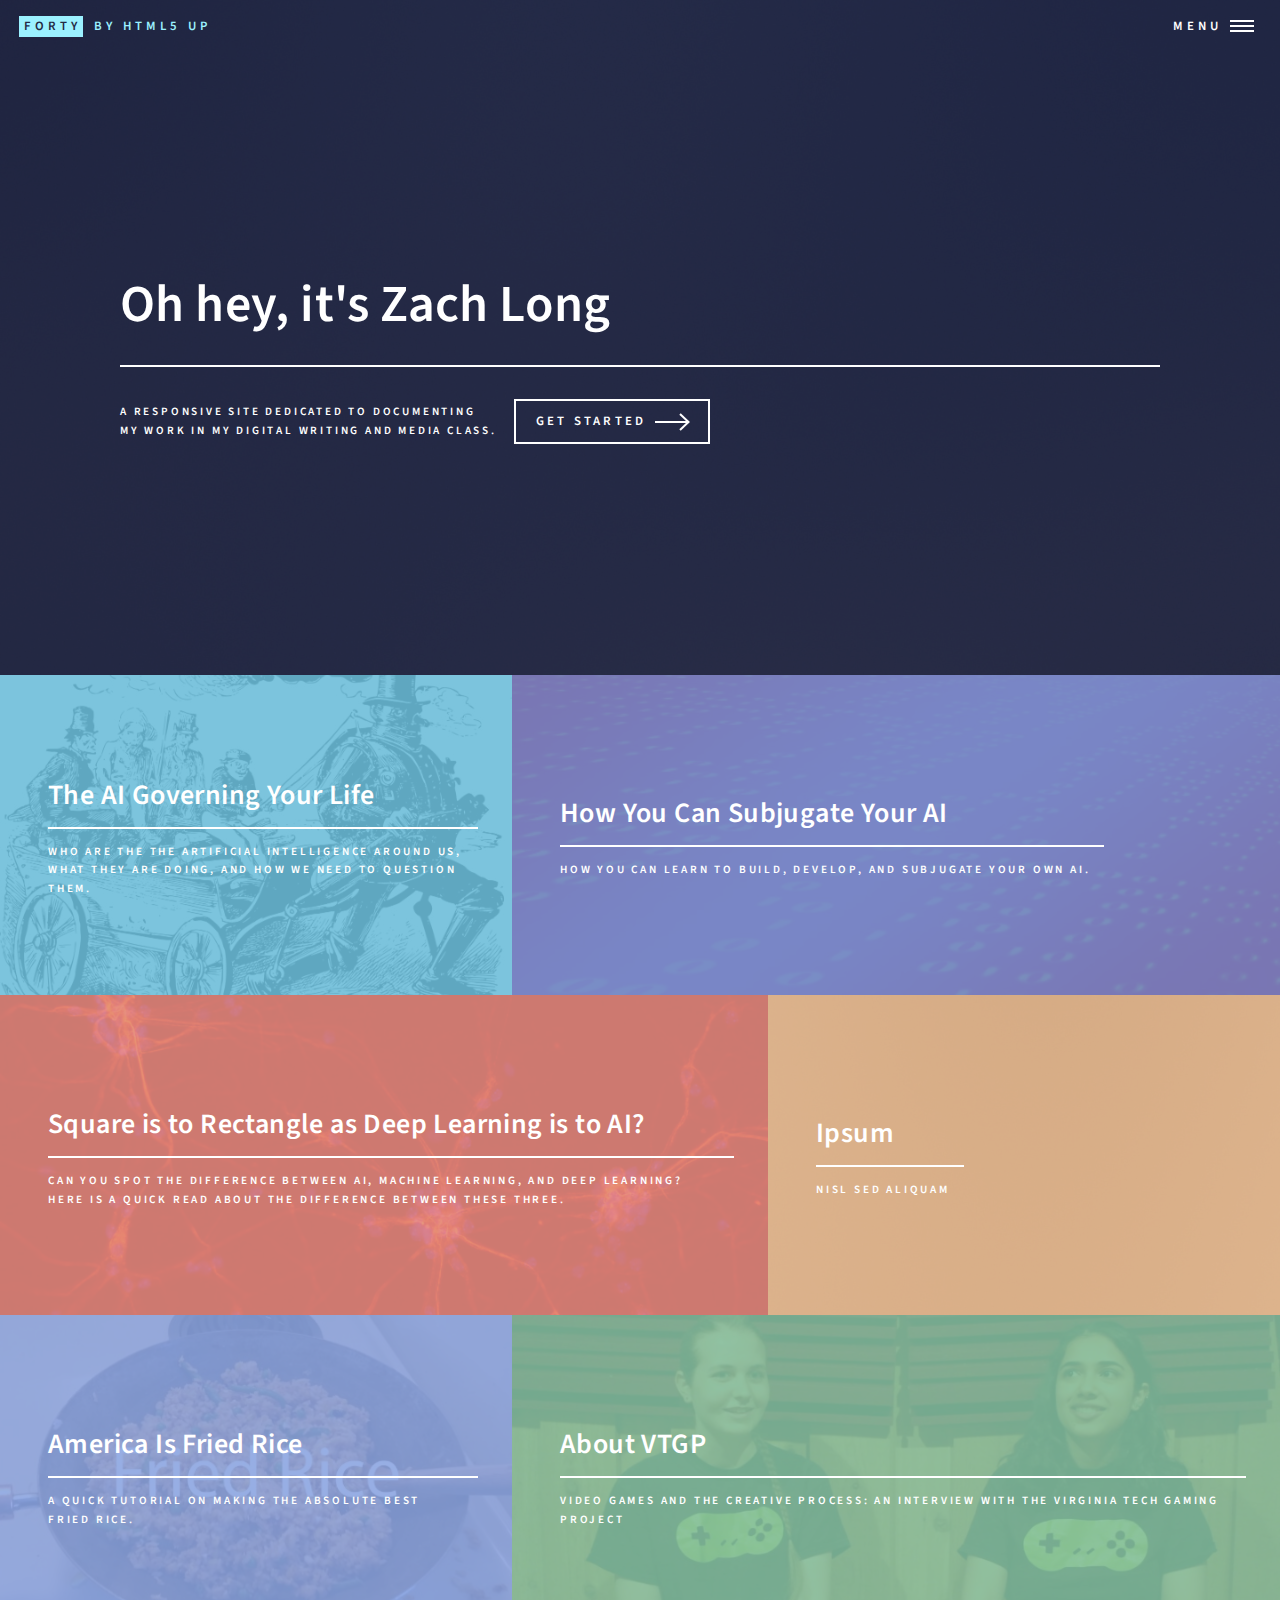
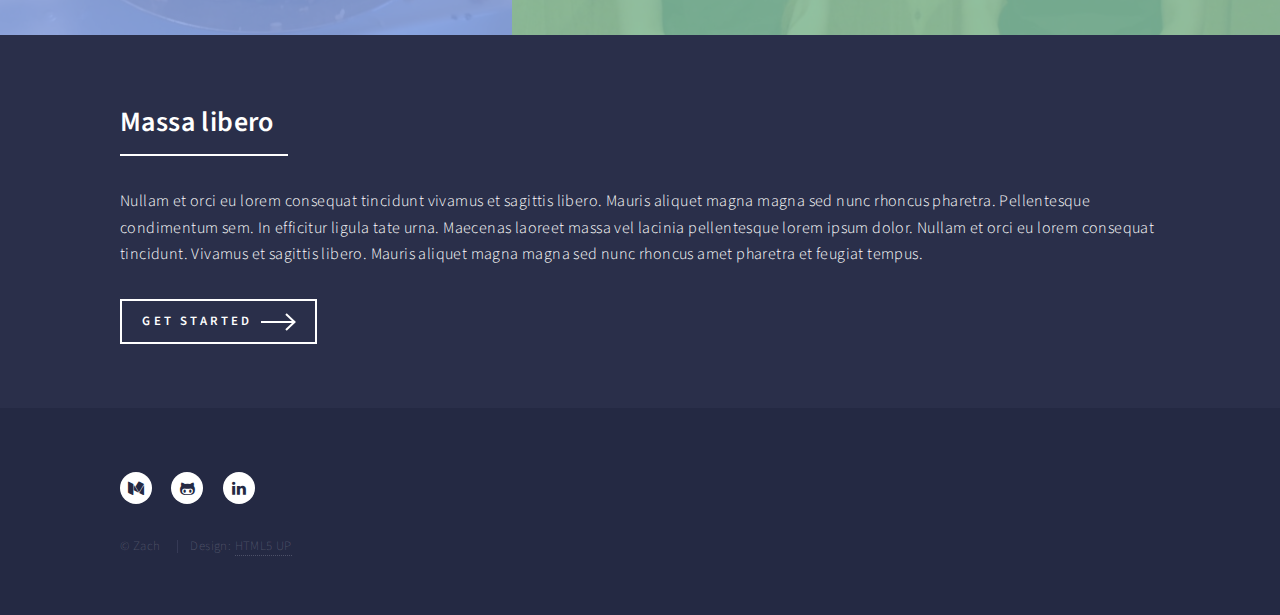
==== commit 8824cf5f: "3rd blog post, Video, onemin video" ====
--- a/index.html
+++ b/index.html
@@ -66,7 +66,7 @@
 									</span>
 									<header class="major">
 										<h3><a href="https://medium.com/@zachtl13/the-ai-governing-your-life-140505f958c6" class="link">The AI Governing Your Life</a></h3>
-										<p>A blog post about the Artificial Intelligence around us, what they are doing, and how we need to question them.</p>
+										<p>Who are the the Artificial Intelligence around us, what they are doing, and how we need to question them.</p>
 									</header>
 								</article>
 								<article>
@@ -75,16 +75,16 @@
 									</span>
 									<header class="major">
 										<h3><a href="https://medium.com/@zachtl13/how-you-can-subjugate-your-ai-b9d9c4ce5c4e" class="link">How You Can Subjugate Your AI</a></h3>
-										<p>A blog post about how you can learn to build, develop, and subjugate your own AI.</p>
+										<p>How you can learn to build, develop, and subjugate your own AI.</p>
 									</header>
 								</article>
 								<article>
 									<span class="image">
-										<img src="images/pic03.jpg" alt="" />
+										<img src="images/neurons.png" alt="" />
 									</span>
 									<header class="major">
-										<h3><a href="landing.html" class="link">Magna</a></h3>
-										<p>Lorem etiam nullam</p>
+										<h3><a href="https://medium.com/@zachtl13/square-is-to-rectangle-as-deep-learning-is-to-ai-cae470043db2" class="link">Square is to Rectangle as Deep Learning is to AI?</a></h3>
+										<p>Can you spot the difference between AI, Machine Learning, and Deep Learning?  Here is a quick read about the difference between these three.</p>
 									</header>
 								</article>
 								<article>
@@ -98,20 +98,20 @@
 								</article>
 								<article>
 									<span class="image">
-										<img src="images/pic05.jpg" alt="" />
+										<img src="images/OneMinVid_Moment.jpg" alt="" />
 									</span>
 									<header class="major">
-										<h3><a href="landing.html" class="link">Consequat</a></h3>
-										<p>Ipsum dolor sit amet</p>
+										<h3><a href="https://youtu.be/WLxAtvxyqm0" class="link">America Is Fried Rice</a></h3>
+										<p>A quick tutorial on making the ABSOLUTE BEST fried rice.</p>
 									</header>
 								</article>
 								<article>
 									<span class="image">
-										<img src="images/pic06.jpg" alt="" />
+										<img src="images/video_splash.jpg" alt="" />
 									</span>
 									<header class="major">
-										<h3><a href="landing.html" class="link">Etiam</a></h3>
-										<p>Feugiat amet tempus</p>
+										<h3><a href="https://youtu.be/hqlUwbIH5JA" class="link">About VTGP</a></h3>
+										<p>Video Games and the Creative Process: An Interview with the Virginia Tech Gaming Project</p>
 									</header>
 								</article>
 							</section>
@@ -131,59 +131,6 @@
 
 					</div>
 
-				<!-- Contact -->
-					<section id="contact">
-						<div class="inner">
-							<section>
-								<form method="post" action="#">
-									<div class="fields">
-										<div class="field half">
-											<label for="name">Name</label>
-											<input type="text" name="name" id="name" />
-										</div>
-										<div class="field half">
-											<label for="email">Email</label>
-											<input type="text" name="email" id="email" />
-										</div>
-										<div class="field">
-											<label for="message">Message</label>
-											<textarea name="message" id="message" rows="6"></textarea>
-										</div>
-									</div>
-									<ul class="actions">
-										<li><input type="submit" value="Send Message" class="primary" /></li>
-										<li><input type="reset" value="Clear" /></li>
-									</ul>
-								</form>
-							</section>
-							<section class="split">
-								<section>
-									<div class="contact-method">
-										<span class="icon alt fa-envelope"></span>
-										<h3>Email</h3>
-										<a href="#">zachtl13@vt.edu</a>
-									</div>
-								</section>
-								<section>
-									<div class="contact-method">
-										<span class="icon alt fa-phone"></span>
-										<h3>Phone</h3>
-										<span>(000) 000-0000 x12387</span>
-									</div>
-								</section>
-								<section>
-									<div class="contact-method">
-										<span class="icon alt fa-home"></span>
-										<h3>Address</h3>
-										<span>1234 Somewhere Road #5432<br />
-										Nashville, TN 00000<br />
-										United States of America</span>
-									</div>
-								</section>
-							</section>
-						</div>
-					</section>
-
 				<!-- Footer -->
 					<footer id="footer">
 						<div class="inner">
@@ -193,7 +140,8 @@
 								<li><a href="#https://www.linkedin.com/in/zachlong-42/" class="icon alt fa-linkedin"><span class="label">LinkedIn</span></a></li>
 							</ul>
 							<ul class="copyright">
-								<li>&copy; Zach</li><li>Design: <a href="https://html5up.net">HTML5 UP</a></li>
+								<li>&copy; Zach</li>
+								<li>Design: <a href="https://html5up.net">HTML5 UP</a></li>
 							</ul>
 						</div>
 					</footer>
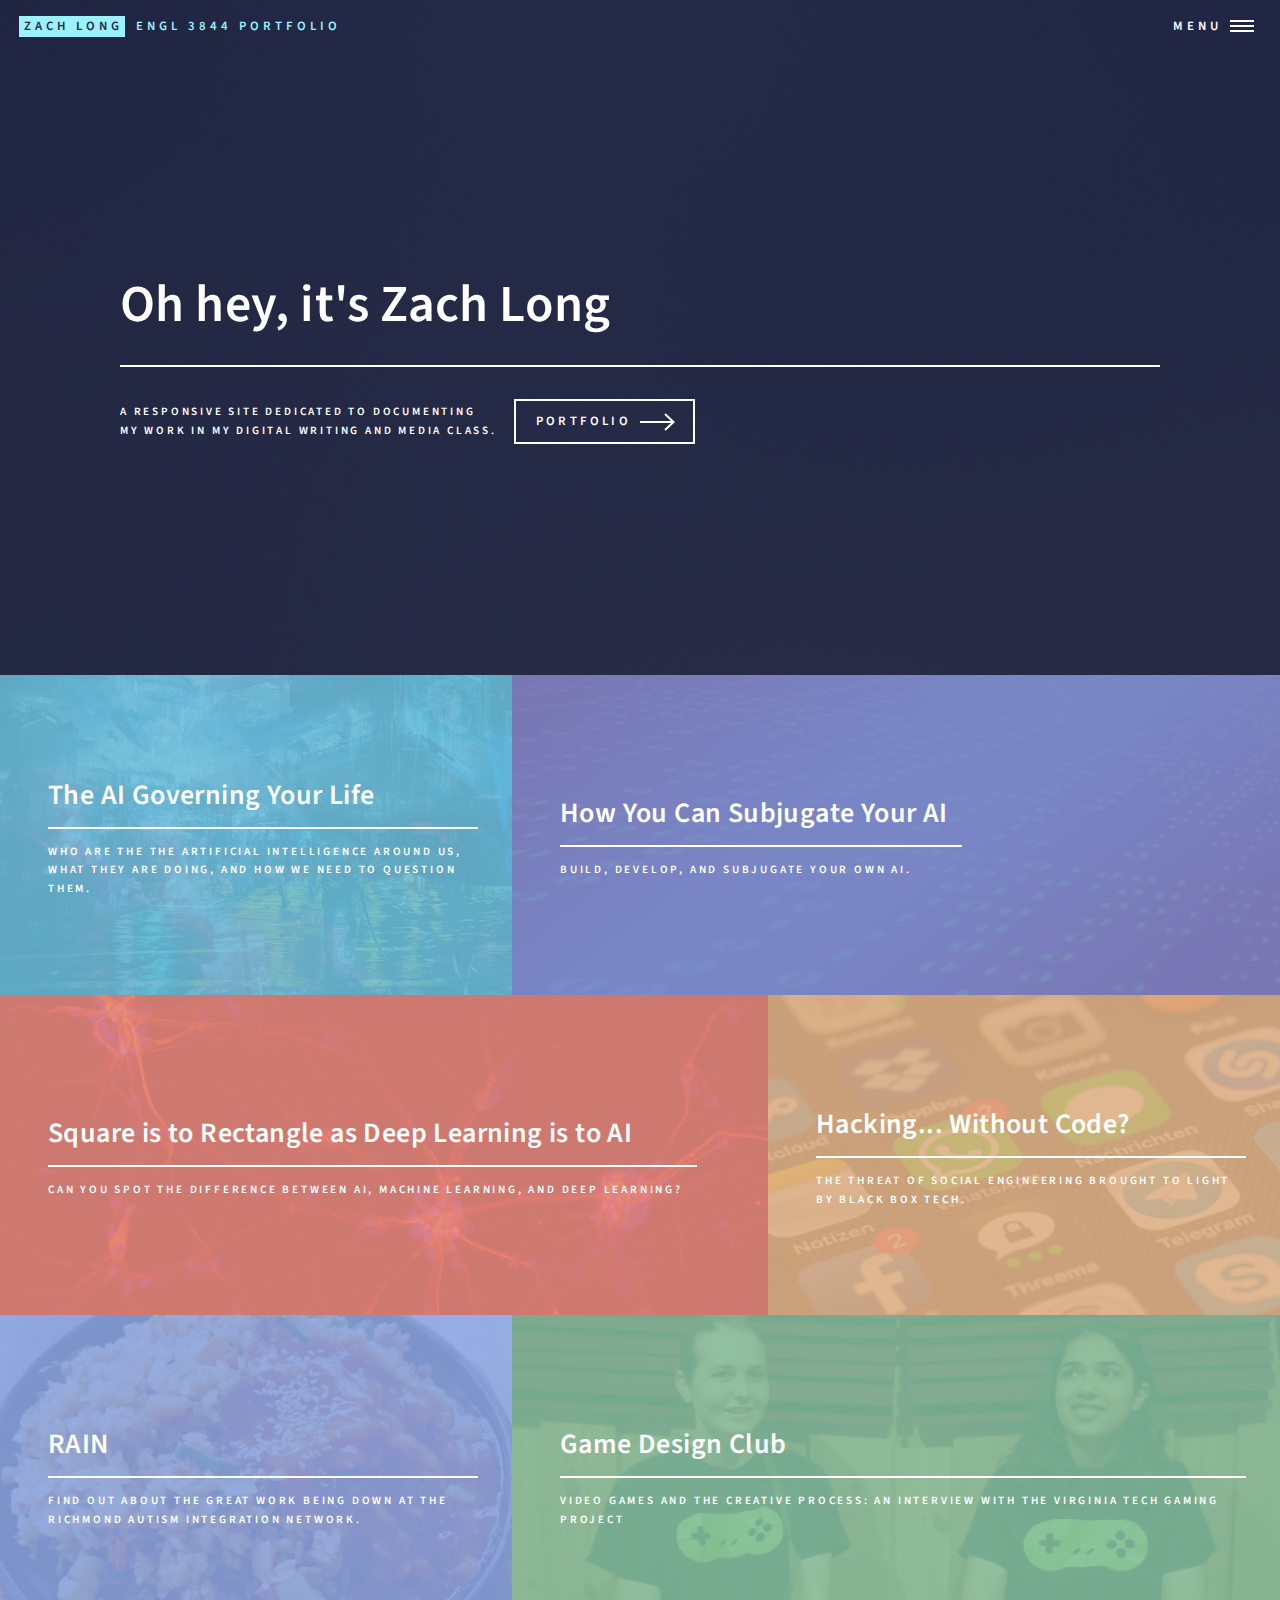
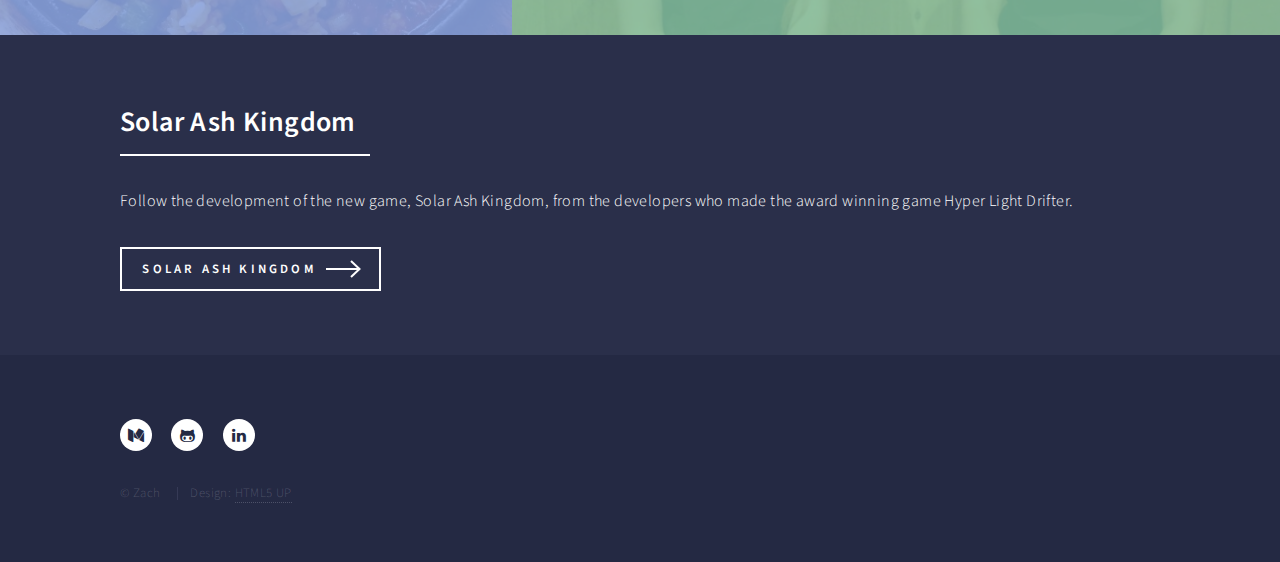
==== commit 34f32023: "External link, Podcast" ====
--- a/index.html
+++ b/index.html
@@ -19,7 +19,7 @@
 
 				<!-- Header -->
 					<header id="header" class="alt">
-						<a href="index.html" class="logo"><strong>Forty</strong> <span>by HTML5 UP</span></a>
+						<a href="index.html" class="logo"><strong>Zach Long</strong> <span>ENGL 3844 Portfolio</span></a>
 						<nav>
 							<a href="#menu">Menu</a>
 						</nav>
@@ -29,13 +29,11 @@
 					<nav id="menu">
 						<ul class="links">
 							<li><a href="index.html">Home</a></li>
-							<li><a href="landing.html">Landing</a></li>
-							<li><a href="generic.html">Generic</a></li>
-							<li><a href="elements.html">Elements</a></li>
+							<li><a href="#one">Portfolio</a></li>
 						</ul>
 						<ul class="actions stacked">
-							<li><a href="#" class="button primary fit">Get Started</a></li>
-							<li><a href="#" class="button fit">Log In</a></li>
+							<li><a href="http://www.richmondautism.org/" class="button primary fit">RAIN</a></li>
+							<li><a href="https://heartmachine.com/" class="button fit">Solar Ash Kingdom</a></li>
 						</ul>
 					</nav>
 
@@ -49,7 +47,7 @@
 								<p>A responsive site dedicated to documenting<br />
 								my work in my Digital Writing and Media class.</p>
 								<ul class="actions">
-									<li><a href="#one" class="button next scrolly">Get Started</a></li>
+									<li><a href="#one" class="button next scrolly">Portfolio</a></li>
 								</ul>
 							</div>
 						</div>
@@ -62,7 +60,7 @@
 							<section id="one" class="tiles">
 								<article>
 									<span class="image">
-										<img src="images/Robot_TopHat.jpg" alt="Robot Top Hat" />
+										<img src="images/surroundAI.jpg" alt="Robot Top Hat" />
 									</span>
 									<header class="major">
 										<h3><a href="https://medium.com/@zachtl13/the-ai-governing-your-life-140505f958c6" class="link">The AI Governing Your Life</a></h3>
@@ -75,7 +73,7 @@
 									</span>
 									<header class="major">
 										<h3><a href="https://medium.com/@zachtl13/how-you-can-subjugate-your-ai-b9d9c4ce5c4e" class="link">How You Can Subjugate Your AI</a></h3>
-										<p>How you can learn to build, develop, and subjugate your own AI.</p>
+										<p>Build, develop, and subjugate your own AI.</p>
 									</header>
 								</article>
 								<article>
@@ -83,26 +81,26 @@
 										<img src="images/neurons.png" alt="" />
 									</span>
 									<header class="major">
-										<h3><a href="https://medium.com/@zachtl13/square-is-to-rectangle-as-deep-learning-is-to-ai-cae470043db2" class="link">Square is to Rectangle as Deep Learning is to AI?</a></h3>
-										<p>Can you spot the difference between AI, Machine Learning, and Deep Learning?  Here is a quick read about the difference between these three.</p>
+										<h3><a href="https://medium.com/@zachtl13/square-is-to-rectangle-as-deep-learning-is-to-ai-cae470043db2" class="link">Square is to Rectangle as Deep Learning is to AI</a></h3>
+										<p>Can you spot the difference between AI, Machine Learning, and Deep Learning?</p>
 									</header>
 								</article>
 								<article>
 									<span class="image">
-										<img src="images/pic04.jpg" alt="" />
+										<img src="images/social.jpg" alt="" />
 									</span>
 									<header class="major">
-										<h3><a href="landing.html" class="link">Ipsum</a></h3>
-										<p>Nisl sed aliquam</p>
+										<h3><a href="https://soundcloud.com/vince-di-nardo/hacking-without-code/s-ou3fb?fbclid=IwAR3Ad78Hf0tY55881bq_Ctv802zbIRPIqYlczCWygIEX1T9b3kIj3KonnwE" class="link">Hacking... Without Code?</a></h3>
+										<p>The threat of Social Engineering brought to light by Black Box Tech.</p>
 									</header>
 								</article>
 								<article>
 									<span class="image">
-										<img src="images/OneMinVid_Moment.jpg" alt="" />
+										<img src="images/friedrice.jpg" alt="" />
 									</span>
 									<header class="major">
-										<h3><a href="https://youtu.be/WLxAtvxyqm0" class="link">America Is Fried Rice</a></h3>
-										<p>A quick tutorial on making the ABSOLUTE BEST fried rice.</p>
+										<h3><a href="http://www.richmondautism.org/" class="link">RAIN</a></h3>
+										<p>Find out about the great work being down at the Richmond Autism Integration Network.</p>
 									</header>
 								</article>
 								<article>
@@ -110,7 +108,7 @@
 										<img src="images/video_splash.jpg" alt="" />
 									</span>
 									<header class="major">
-										<h3><a href="https://youtu.be/hqlUwbIH5JA" class="link">About VTGP</a></h3>
+										<h3><a href="https://youtu.be/hqlUwbIH5JA" class="link">Game Design Club</a></h3>
 										<p>Video Games and the Creative Process: An Interview with the Virginia Tech Gaming Project</p>
 									</header>
 								</article>
@@ -120,11 +118,11 @@
 							<section id="two">
 								<div class="inner">
 									<header class="major">
-										<h2>Massa libero</h2>
+										<h2>Solar Ash Kingdom</h2>
 									</header>
-									<p>Nullam et orci eu lorem consequat tincidunt vivamus et sagittis libero. Mauris aliquet magna magna sed nunc rhoncus pharetra. Pellentesque condimentum sem. In efficitur ligula tate urna. Maecenas laoreet massa vel lacinia pellentesque lorem ipsum dolor. Nullam et orci eu lorem consequat tincidunt. Vivamus et sagittis libero. Mauris aliquet magna magna sed nunc rhoncus amet pharetra et feugiat tempus.</p>
+									<p>Follow the development of the new game, Solar Ash Kingdom, from the developers who made the award winning game Hyper Light Drifter.</p>
 									<ul class="actions">
-										<li><a href="landing.html" class="button next">Get Started</a></li>
+										<li><a href="https://heartmachine.com/" class="button next">Solar Ash Kingdom</a></li>
 									</ul>
 								</div>
 							</section>
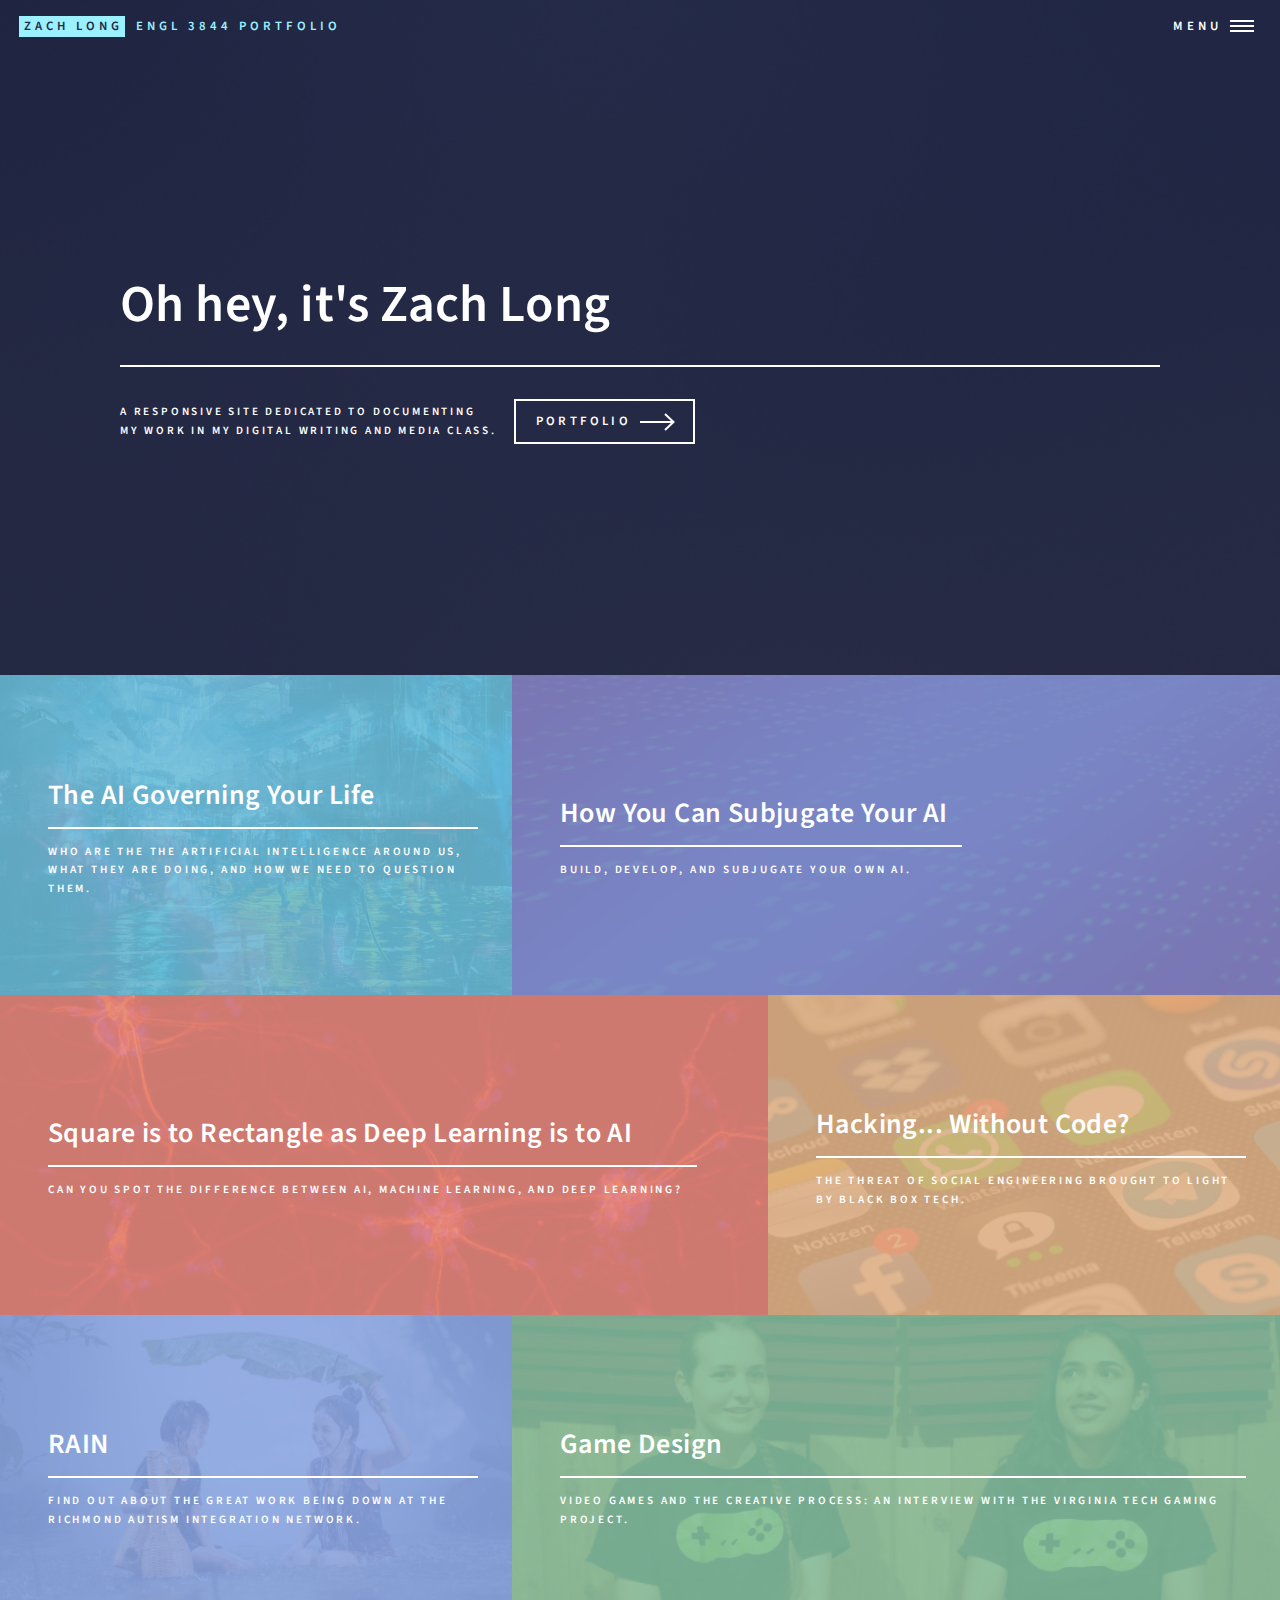
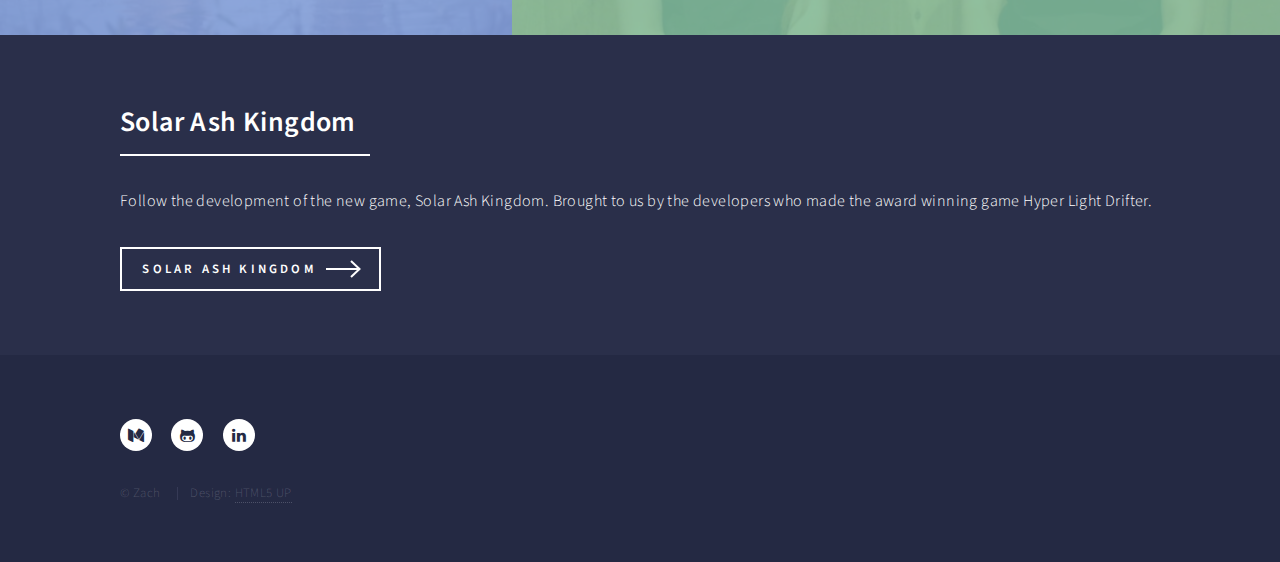
==== commit 7ab2b1fd: "RAIN" ====
--- a/index.html
+++ b/index.html
@@ -32,7 +32,7 @@
 							<li><a href="#one">Portfolio</a></li>
 						</ul>
 						<ul class="actions stacked">
-							<li><a href="http://www.richmondautism.org/" class="button primary fit">RAIN</a></li>
+							<li><a href="http://www.richmondautism.org/" class="button fit">RAIN</a></li>
 							<li><a href="https://heartmachine.com/" class="button fit">Solar Ash Kingdom</a></li>
 						</ul>
 					</nav>
@@ -96,7 +96,7 @@
 								</article>
 								<article>
 									<span class="image">
-										<img src="images/friedrice.jpg" alt="" />
+										<img src="images/Rain.jpg" alt="" />
 									</span>
 									<header class="major">
 										<h3><a href="http://www.richmondautism.org/" class="link">RAIN</a></h3>
@@ -108,8 +108,8 @@
 										<img src="images/video_splash.jpg" alt="" />
 									</span>
 									<header class="major">
-										<h3><a href="https://youtu.be/hqlUwbIH5JA" class="link">Game Design Club</a></h3>
-										<p>Video Games and the Creative Process: An Interview with the Virginia Tech Gaming Project</p>
+										<h3><a href="https://youtu.be/hqlUwbIH5JA" class="link">Game Design</a></h3>
+										<p>Video Games and the Creative Process: An Interview with the Virginia Tech Gaming Project.</p>
 									</header>
 								</article>
 							</section>
@@ -120,7 +120,7 @@
 									<header class="major">
 										<h2>Solar Ash Kingdom</h2>
 									</header>
-									<p>Follow the development of the new game, Solar Ash Kingdom, from the developers who made the award winning game Hyper Light Drifter.</p>
+									<p>Follow the development of the new game, Solar Ash Kingdom.  Brought to us by the developers who made the award winning game Hyper Light Drifter.</p>
 									<ul class="actions">
 										<li><a href="https://heartmachine.com/" class="button next">Solar Ash Kingdom</a></li>
 									</ul>
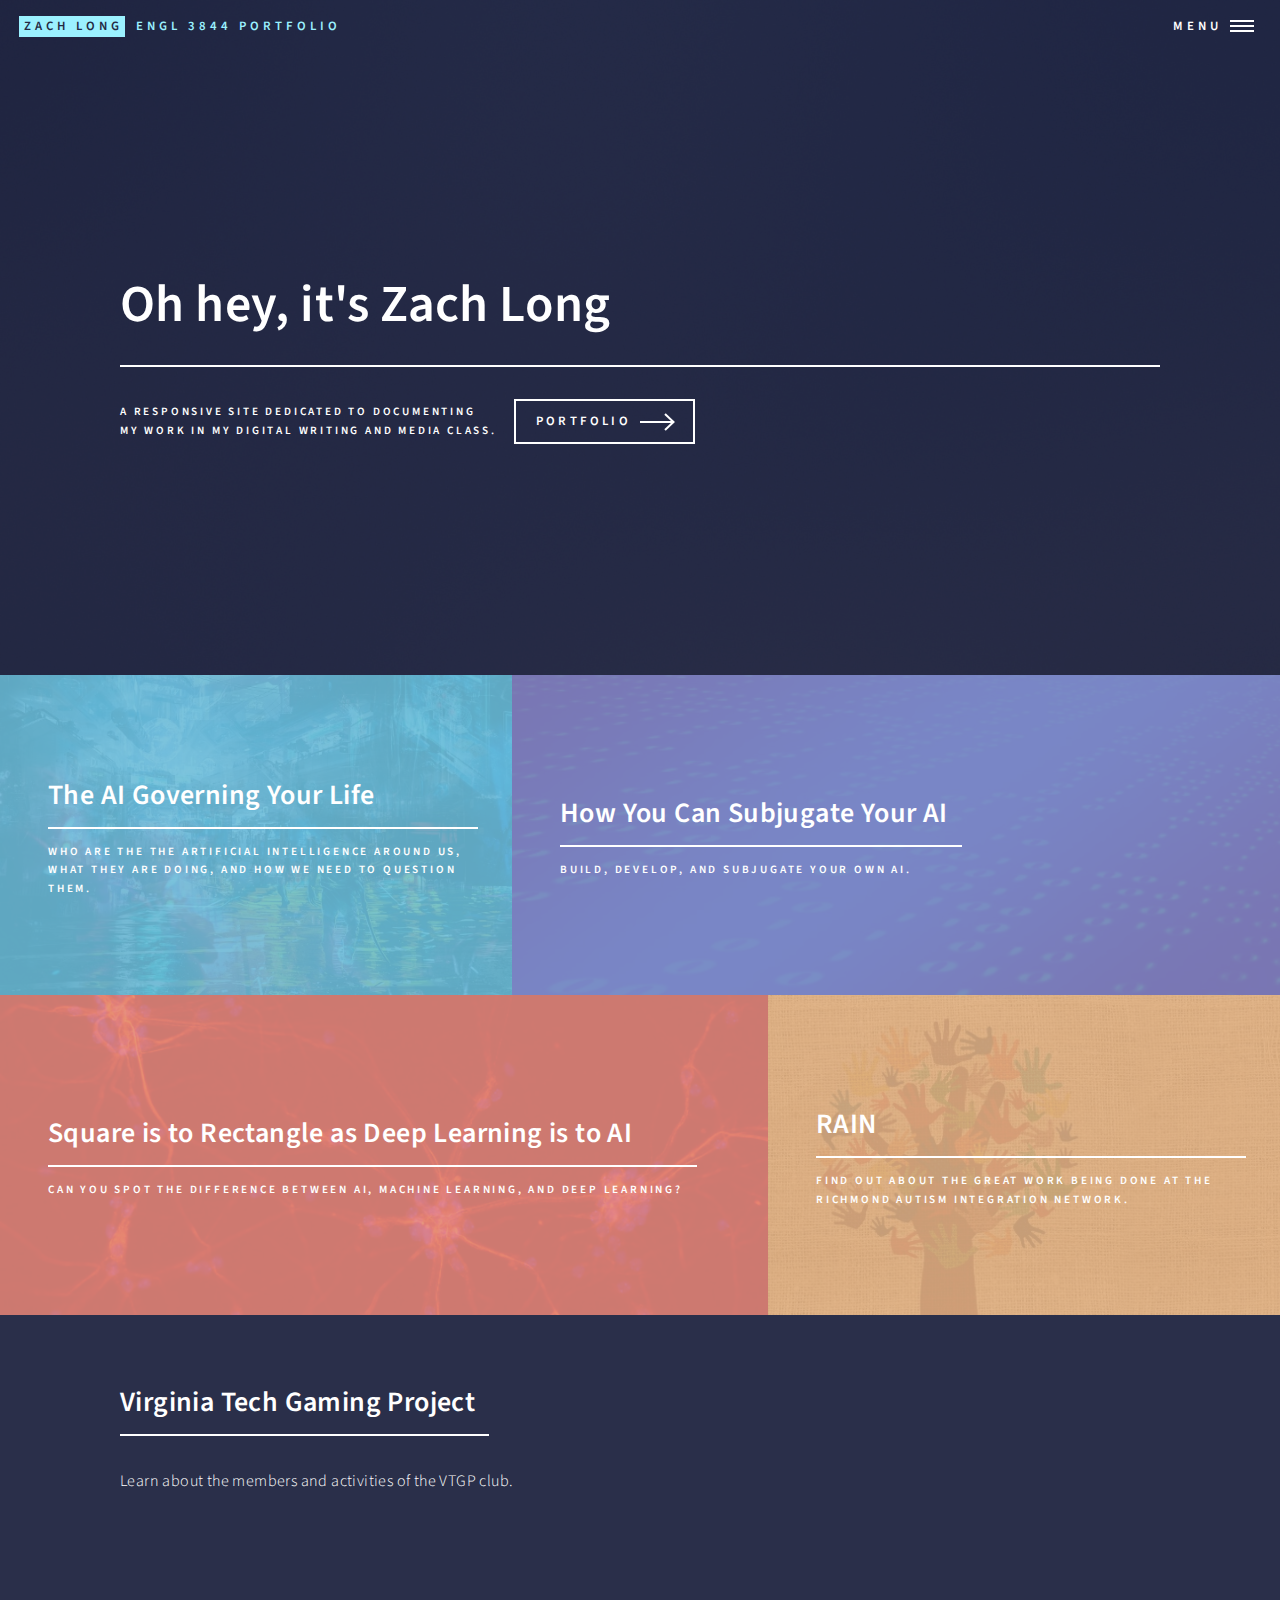
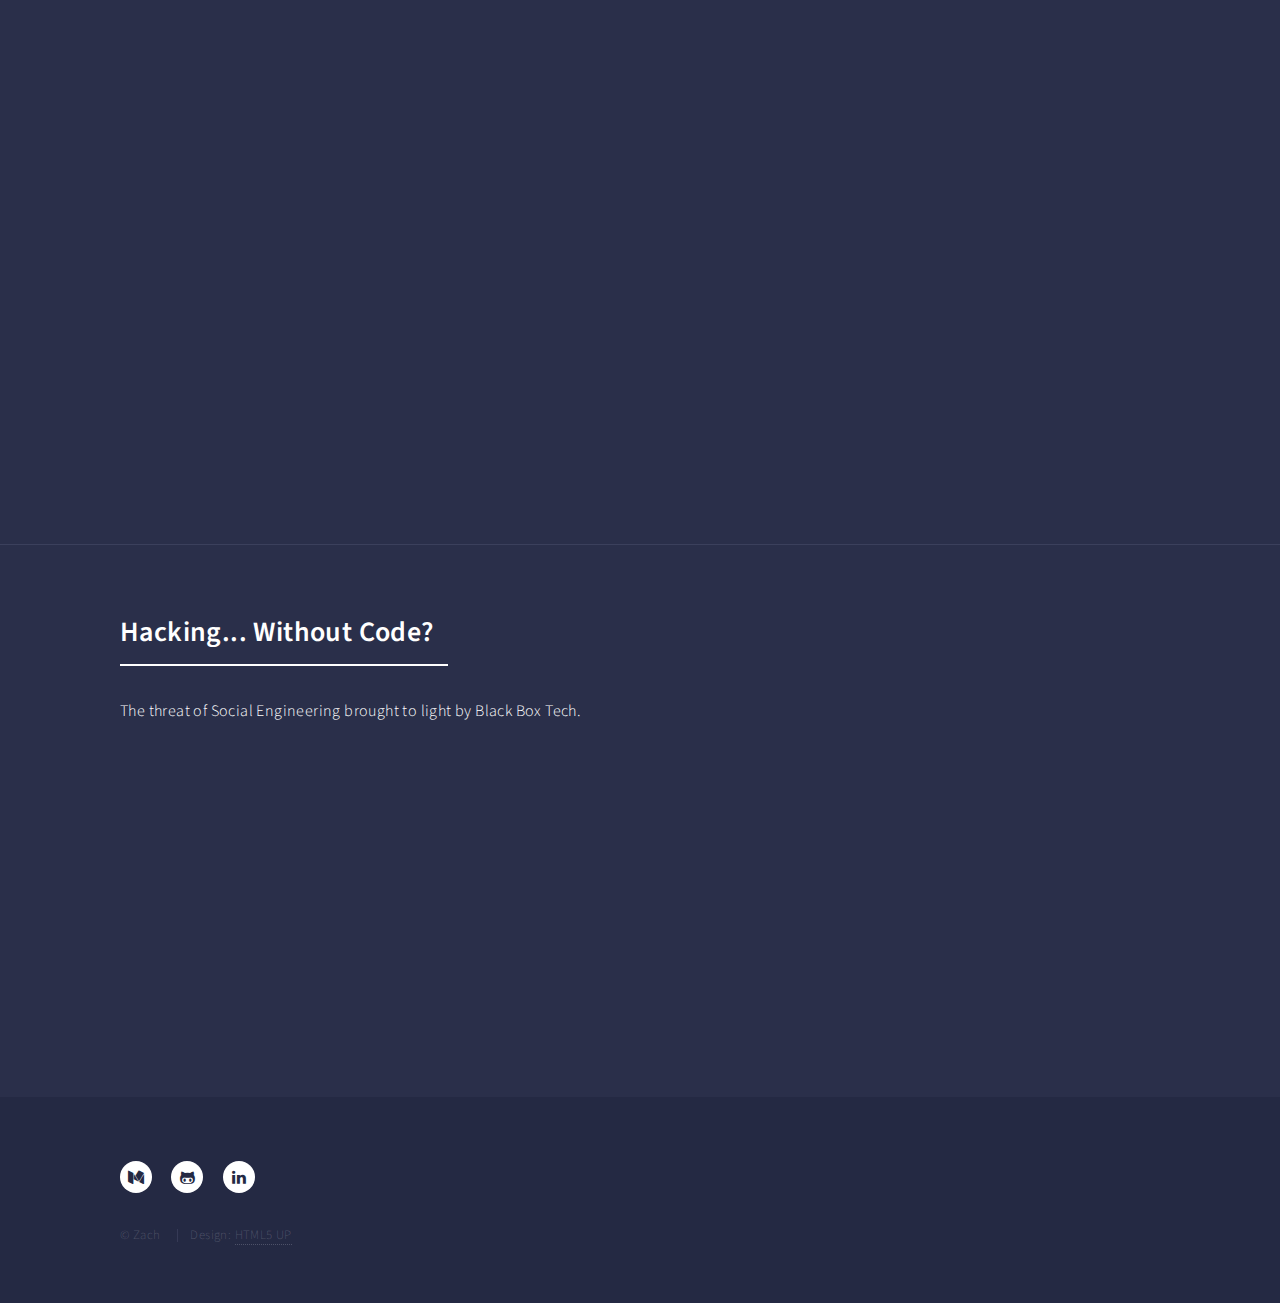
==== commit a41bad36: "Embedded video and podcast" ====
--- a/index.html
+++ b/index.html
@@ -29,7 +29,9 @@
 					<nav id="menu">
 						<ul class="links">
 							<li><a href="index.html">Home</a></li>
-							<li><a href="#one">Portfolio</a></li>
+                            <li><a href="#one">Portfolio</a></li>
+                            <li><a href="#two">Virginia Tech Gaming Project</a></li>
+                            <li><a href="#three">Hacking... Without Code?</a></li>
 						</ul>
 						<ul class="actions stacked">
 							<li><a href="http://www.richmondautism.org/" class="button fit">RAIN</a></li>
@@ -84,7 +86,8 @@
 										<h3><a href="https://medium.com/@zachtl13/square-is-to-rectangle-as-deep-learning-is-to-ai-cae470043db2" class="link">Square is to Rectangle as Deep Learning is to AI</a></h3>
 										<p>Can you spot the difference between AI, Machine Learning, and Deep Learning?</p>
 									</header>
-								</article>
+                                </article>
+                                <!--
 								<article>
 									<span class="image">
 										<img src="images/social.jpg" alt="" />
@@ -93,16 +96,18 @@
 										<h3><a href="https://soundcloud.com/vince-di-nardo/hacking-without-code/s-ou3fb?fbclid=IwAR3Ad78Hf0tY55881bq_Ctv802zbIRPIqYlczCWygIEX1T9b3kIj3KonnwE" class="link">Hacking... Without Code?</a></h3>
 										<p>The threat of Social Engineering brought to light by Black Box Tech.</p>
 									</header>
-								</article>
+                                </article>
+                                -->
 								<article>
 									<span class="image">
-										<img src="images/Rain.jpg" alt="" />
+										<img src="images/volunteer.jpg" alt="" />
 									</span>
 									<header class="major">
 										<h3><a href="http://www.richmondautism.org/" class="link">RAIN</a></h3>
-										<p>Find out about the great work being down at the Richmond Autism Integration Network.</p>
+										<p>Find out about the great work being done at the Richmond Autism Integration Network.</p>
 									</header>
-								</article>
+                                </article>
+                                <!--
 								<article>
 									<span class="image">
 										<img src="images/video_splash.jpg" alt="" />
@@ -111,21 +116,29 @@
 										<h3><a href="https://youtu.be/hqlUwbIH5JA" class="link">Game Design</a></h3>
 										<p>Video Games and the Creative Process: An Interview with the Virginia Tech Gaming Project.</p>
 									</header>
-								</article>
+                                </article>
+                                -->
 							</section>
 
 						<!-- Two -->
 							<section id="two">
 								<div class="inner">
 									<header class="major">
-										<h2>Solar Ash Kingdom</h2>
+										<h2>Virginia Tech Gaming Project</h2>
 									</header>
-									<p>Follow the development of the new game, Solar Ash Kingdom.  Brought to us by the developers who made the award winning game Hyper Light Drifter.</p>
-									<ul class="actions">
-										<li><a href="https://heartmachine.com/" class="button next">Solar Ash Kingdom</a></li>
-									</ul>
+                                    <p>Learn about the members and activities of the VTGP club.</p>
+                                    <style>.embed-container { position: relative; padding-bottom: 56.25%; height: 0; overflow: hidden; max-width: 100%; } .embed-container iframe, .embed-container object, .embed-container embed { position: absolute; top: 0; left: 0; width: 100%; height: 100%; }</style><div class='embed-container'><iframe src='https://www.youtube.com/embed//hqlUwbIH5JA' frameborder='0' allowfullscreen></iframe>
 								</div>
-							</section>
+                            </section>
+                            <section id="three">
+                                <div class="inner">
+                                    <header class="major">
+                                        <h2>Hacking... Without Code?</h2>
+                                    </header>
+                                    <p>The threat of Social Engineering brought to light by Black Box Tech.</p>
+                                    <iframe width="100%" height="300" scrolling="no" frameborder="no" allow="autoplay" src="https://w.soundcloud.com/player/?url=https%3A//api.soundcloud.com/tracks/604040880%3Fsecret_token%3Ds-ou3fb&color=%23ff5500&auto_play=false&hide_related=false&show_comments=true&show_user=true&show_reposts=false&show_teaser=true&visual=true"></iframe>
+                                </div>
+                            </section>
 
 					</div>
 
@@ -133,9 +146,9 @@
 					<footer id="footer">
 						<div class="inner">
 							<ul class="icons">
-								<li><a href="#https://medium.com/me/stories" class="icon alt fa-medium"><span class="label">Medium</span></a></li>
-								<li><a href="#https://github.com/Masterfishy" class="icon alt fa-github-alt"><span class="label">GitHub</span></a></li>
-								<li><a href="#https://www.linkedin.com/in/zachlong-42/" class="icon alt fa-linkedin"><span class="label">LinkedIn</span></a></li>
+								<li><a href="https://medium.com/@zachtl13" class="icon alt fa-medium"><span class="label">Medium</span></a></li>
+								<li><a href="https://github.com/Masterfishy" class="icon alt fa-github-alt"><span class="label">GitHub</span></a></li>
+								<li><a href="https://www.linkedin.com/in/zachlong-42/" class="icon alt fa-linkedin"><span class="label">LinkedIn</span></a></li>
 							</ul>
 							<ul class="copyright">
 								<li>&copy; Zach</li>
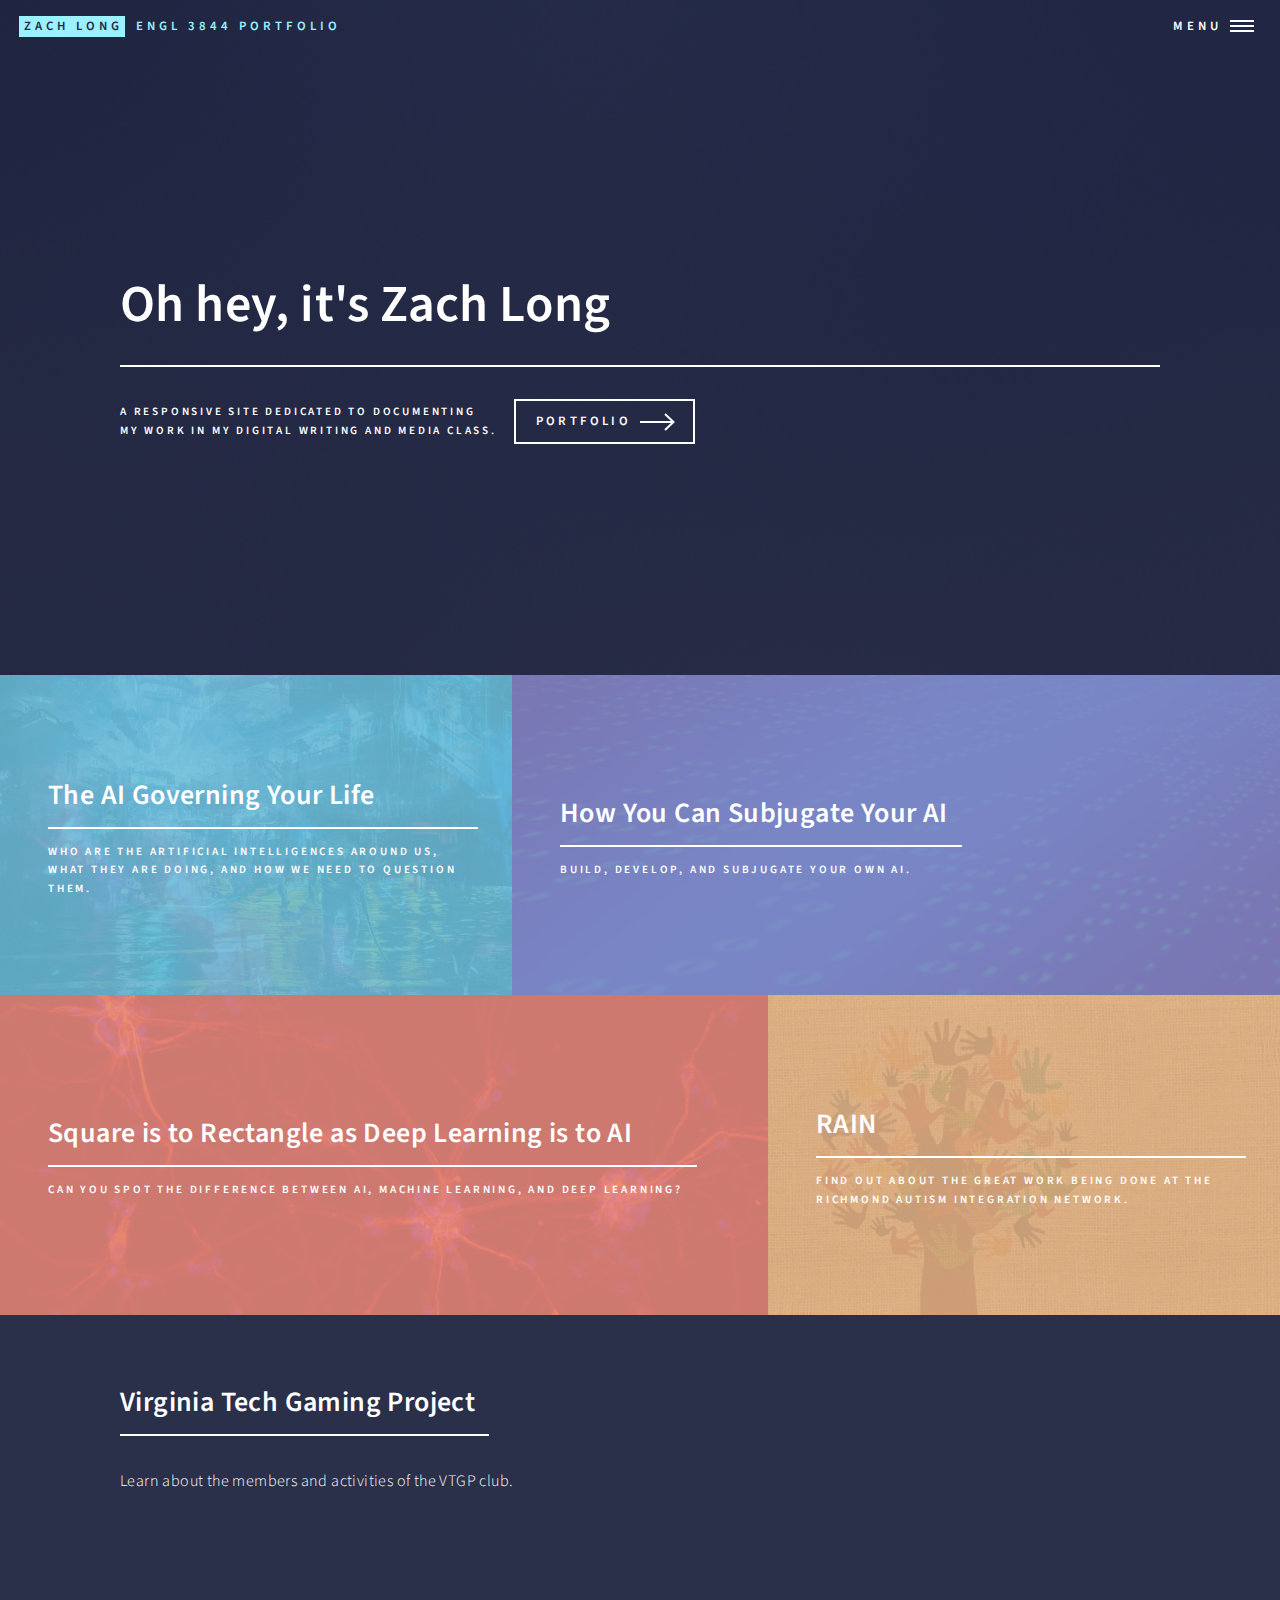
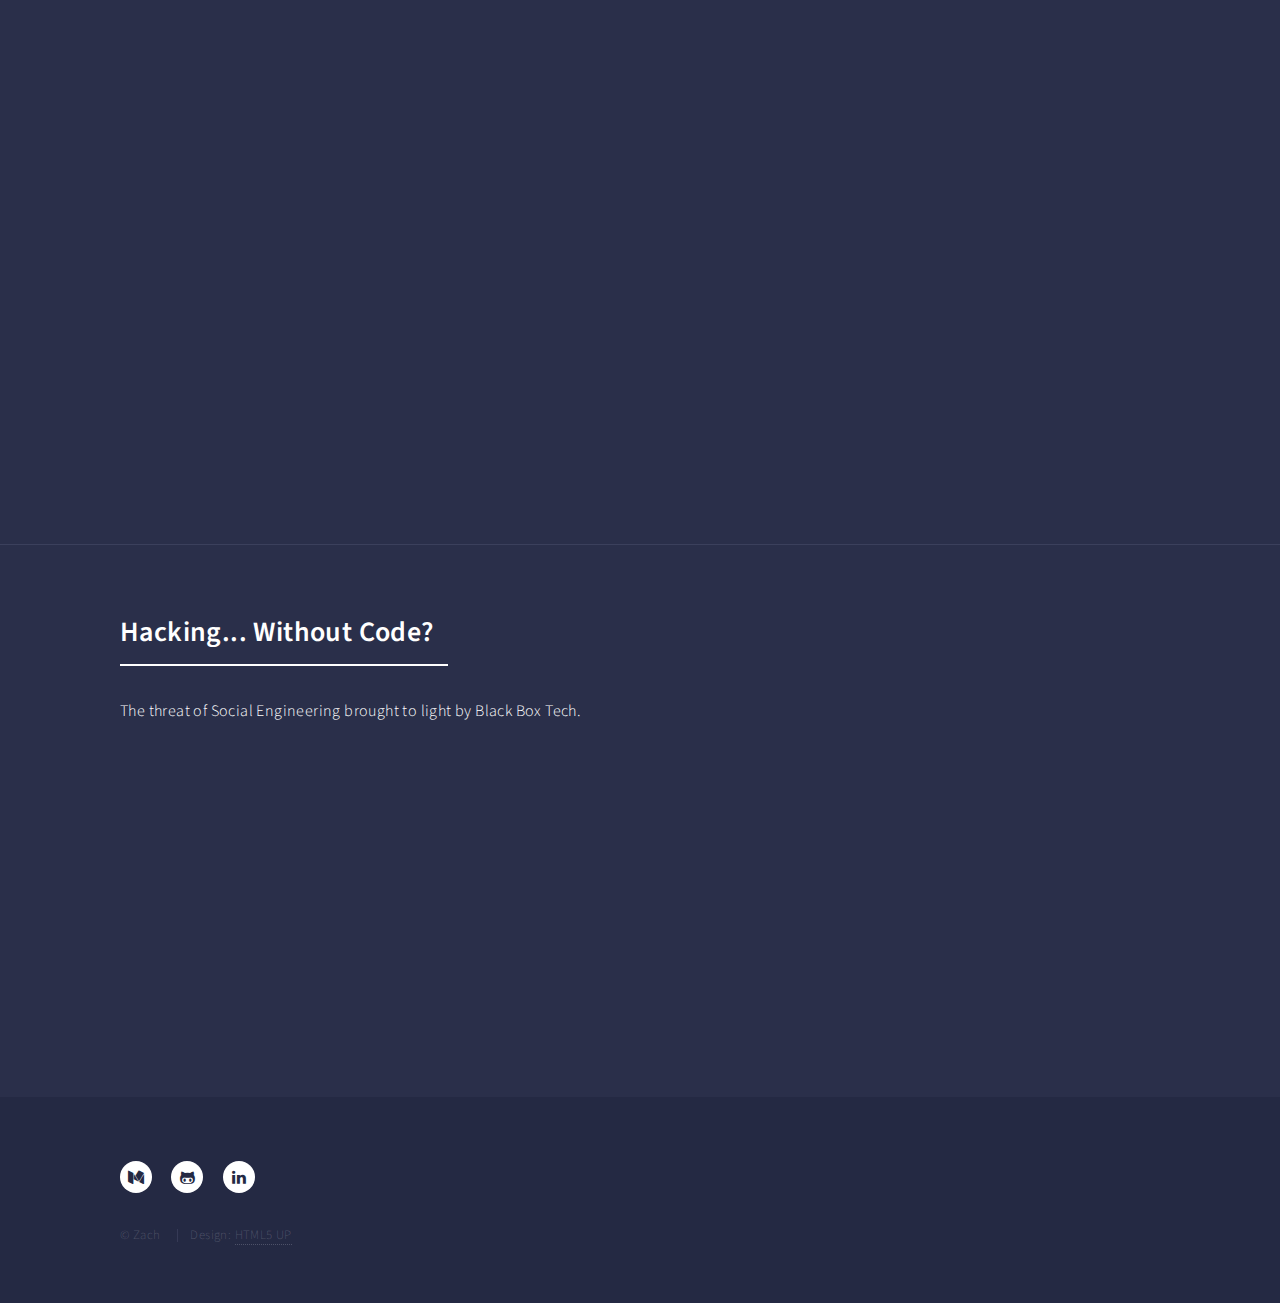
==== commit 0613b5c2: "Something I'm sorry this isn't informative" ====
--- a/index.html
+++ b/index.html
@@ -6,7 +6,7 @@
 -->
 <html>
 	<head>
-		<title>Forty by HTML5 UP</title>
+		<title>Zach Long | 3844</title>
 		<meta charset="utf-8" />
 		<meta name="viewport" content="width=device-width, initial-scale=1, user-scalable=no" />
 		<link rel="stylesheet" href="assets/css/main.css" />
@@ -66,7 +66,7 @@
 									</span>
 									<header class="major">
 										<h3><a href="https://medium.com/@zachtl13/the-ai-governing-your-life-140505f958c6" class="link">The AI Governing Your Life</a></h3>
-										<p>Who are the the Artificial Intelligence around us, what they are doing, and how we need to question them.</p>
+										<p>Who are the Artificial Intelligences around us, what they are doing, and how we need to question them.</p>
 									</header>
 								</article>
 								<article>
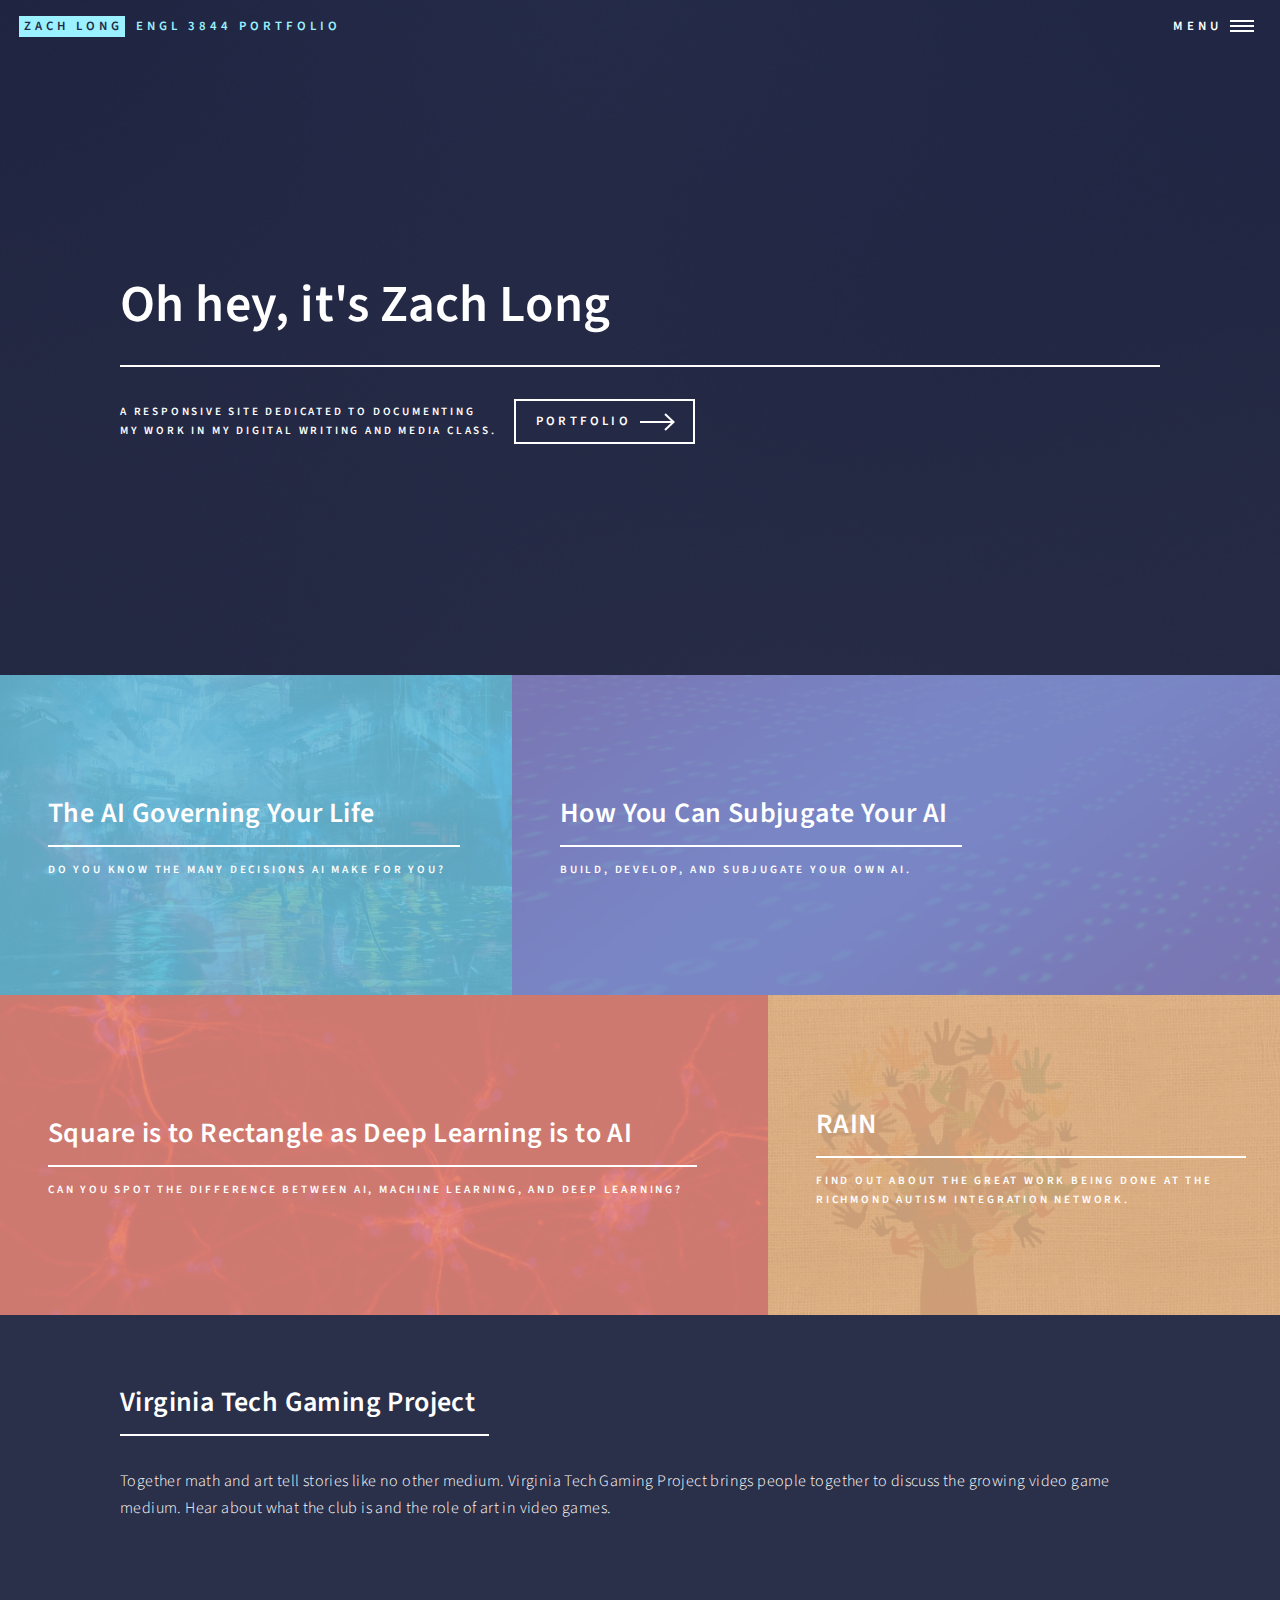
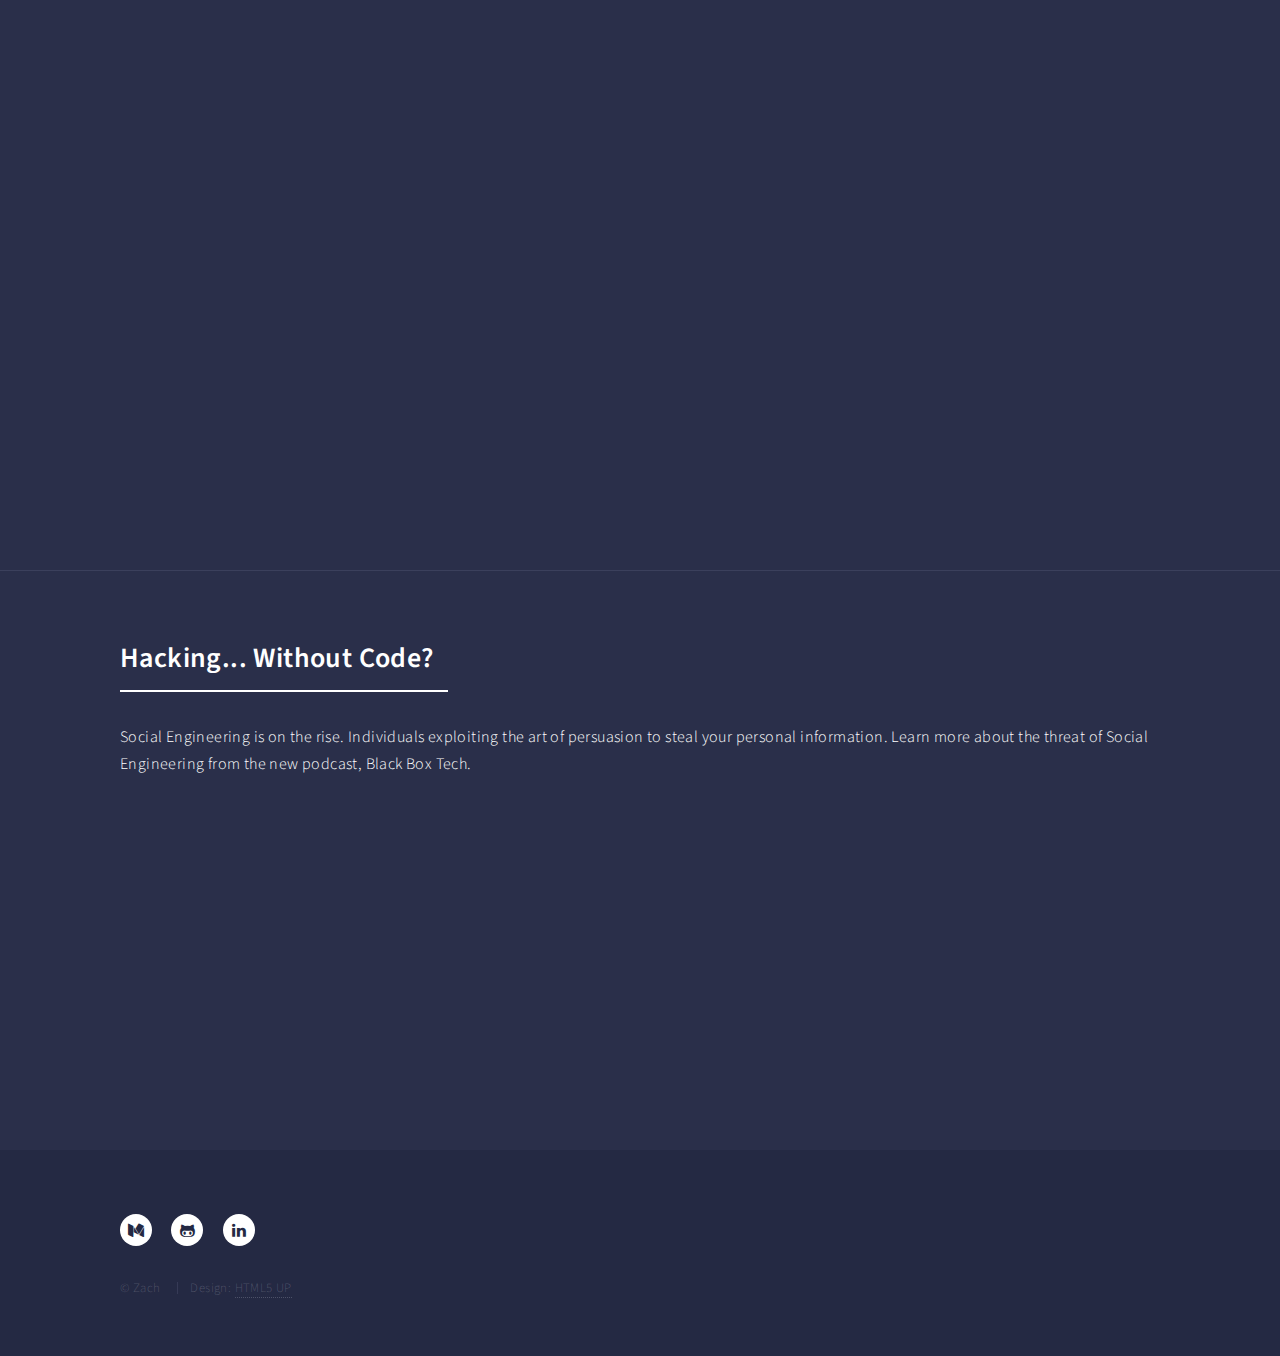
==== commit 921e109e: "Rephrasing0" ====
--- a/index.html
+++ b/index.html
@@ -66,7 +66,7 @@
 									</span>
 									<header class="major">
 										<h3><a href="https://medium.com/@zachtl13/the-ai-governing-your-life-140505f958c6" class="link">The AI Governing Your Life</a></h3>
-										<p>Who are the Artificial Intelligences around us, what they are doing, and how we need to question them.</p>
+										<p>Do you know the many decisions AI make for you?</p>
 									</header>
 								</article>
 								<article>
@@ -87,17 +87,6 @@
 										<p>Can you spot the difference between AI, Machine Learning, and Deep Learning?</p>
 									</header>
                                 </article>
-                                <!--
-								<article>
-									<span class="image">
-										<img src="images/social.jpg" alt="" />
-									</span>
-									<header class="major">
-										<h3><a href="https://soundcloud.com/vince-di-nardo/hacking-without-code/s-ou3fb?fbclid=IwAR3Ad78Hf0tY55881bq_Ctv802zbIRPIqYlczCWygIEX1T9b3kIj3KonnwE" class="link">Hacking... Without Code?</a></h3>
-										<p>The threat of Social Engineering brought to light by Black Box Tech.</p>
-									</header>
-                                </article>
-                                -->
 								<article>
 									<span class="image">
 										<img src="images/volunteer.jpg" alt="" />
@@ -107,17 +96,6 @@
 										<p>Find out about the great work being done at the Richmond Autism Integration Network.</p>
 									</header>
                                 </article>
-                                <!--
-								<article>
-									<span class="image">
-										<img src="images/video_splash.jpg" alt="" />
-									</span>
-									<header class="major">
-										<h3><a href="https://youtu.be/hqlUwbIH5JA" class="link">Game Design</a></h3>
-										<p>Video Games and the Creative Process: An Interview with the Virginia Tech Gaming Project.</p>
-									</header>
-                                </article>
-                                -->
 							</section>
 
 						<!-- Two -->
@@ -126,7 +104,7 @@
 									<header class="major">
 										<h2>Virginia Tech Gaming Project</h2>
 									</header>
-                                    <p>Learn about the members and activities of the VTGP club.</p>
+                                    <p>Together math and art tell stories like no other medium.  Virginia Tech Gaming Project brings people together to discuss the growing video game medium.  Hear about what the club is and the role of art in video games.</p>
                                     <style>.embed-container { position: relative; padding-bottom: 56.25%; height: 0; overflow: hidden; max-width: 100%; } .embed-container iframe, .embed-container object, .embed-container embed { position: absolute; top: 0; left: 0; width: 100%; height: 100%; }</style><div class='embed-container'><iframe src='https://www.youtube.com/embed//hqlUwbIH5JA' frameborder='0' allowfullscreen></iframe>
 								</div>
                             </section>
@@ -135,7 +113,7 @@
                                     <header class="major">
                                         <h2>Hacking... Without Code?</h2>
                                     </header>
-                                    <p>The threat of Social Engineering brought to light by Black Box Tech.</p>
+                                    <p>Social Engineering is on the rise.  Individuals exploiting the art of persuasion to steal your personal information. Learn more about the threat of Social Engineering from the new podcast, Black Box Tech.</p>
                                     <iframe width="100%" height="300" scrolling="no" frameborder="no" allow="autoplay" src="https://w.soundcloud.com/player/?url=https%3A//api.soundcloud.com/tracks/604040880%3Fsecret_token%3Ds-ou3fb&color=%23ff5500&auto_play=false&hide_related=false&show_comments=true&show_user=true&show_reposts=false&show_teaser=true&visual=true"></iframe>
                                 </div>
                             </section>
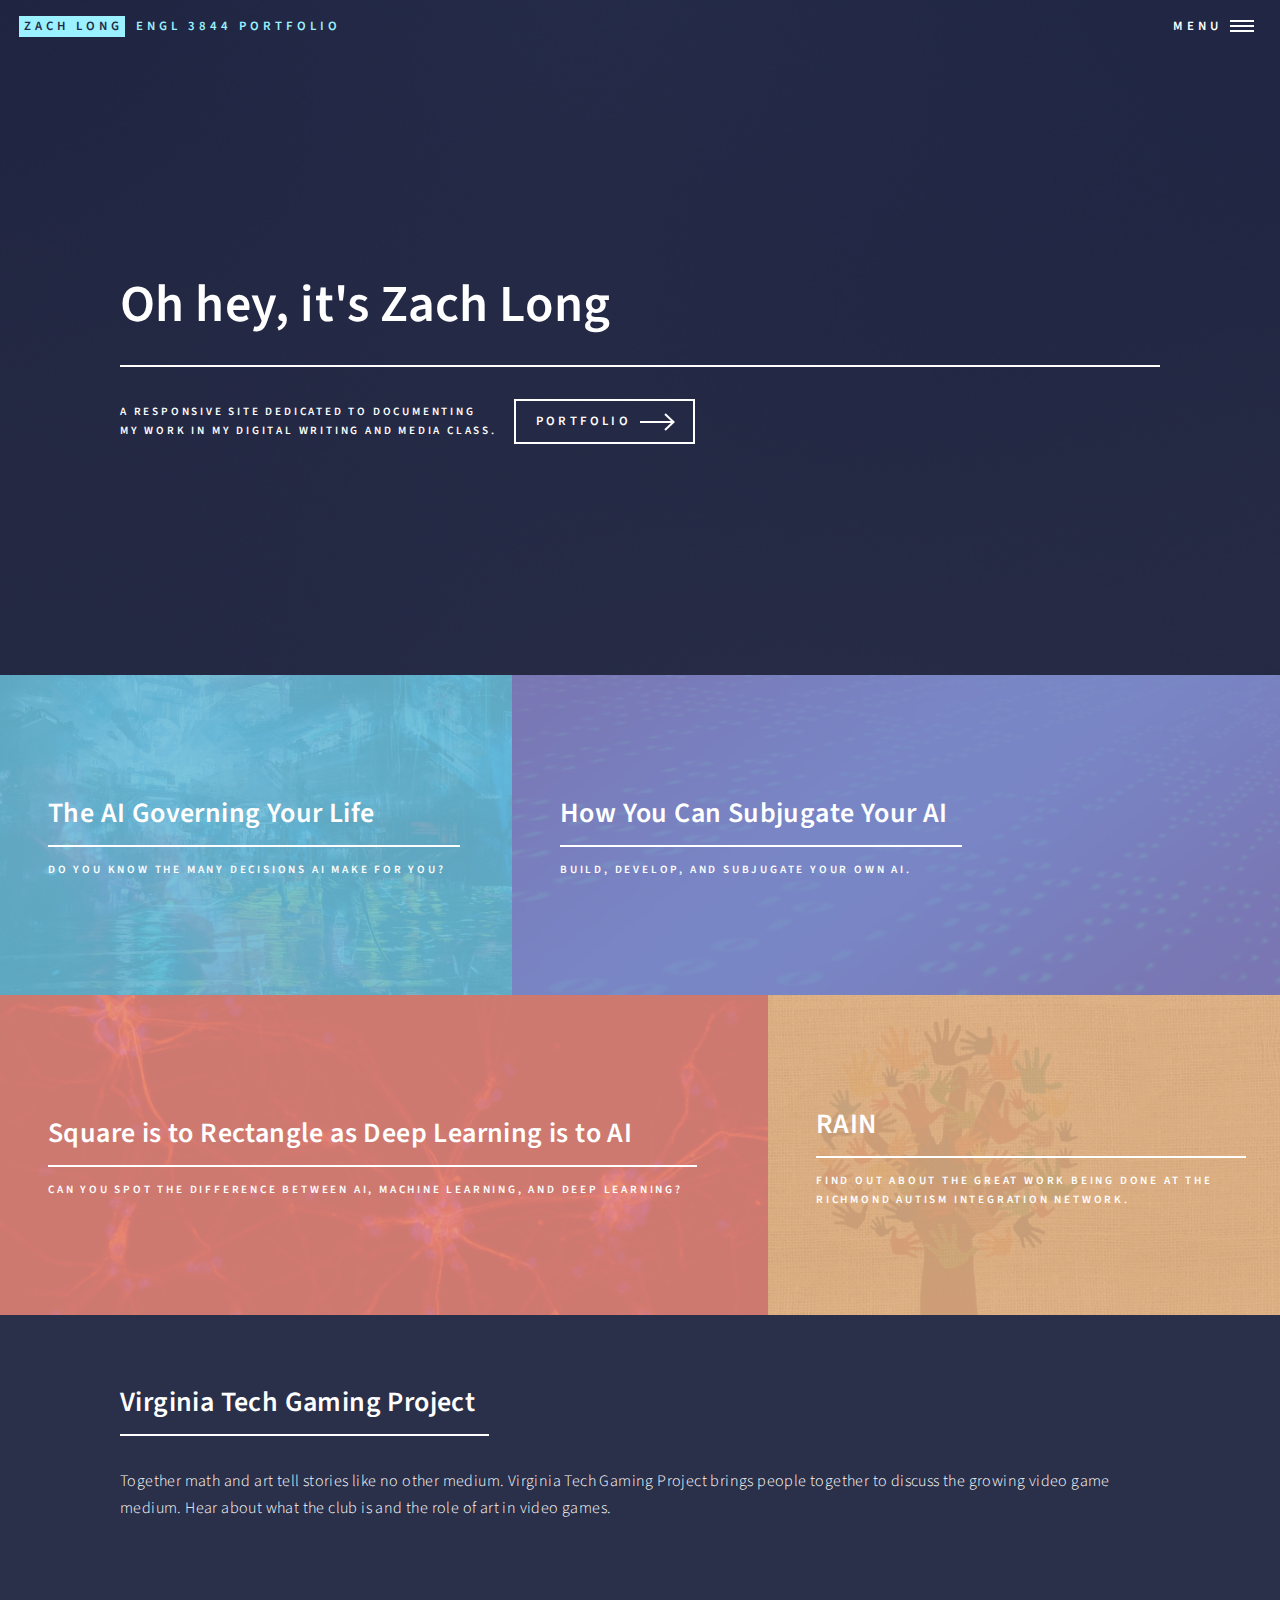
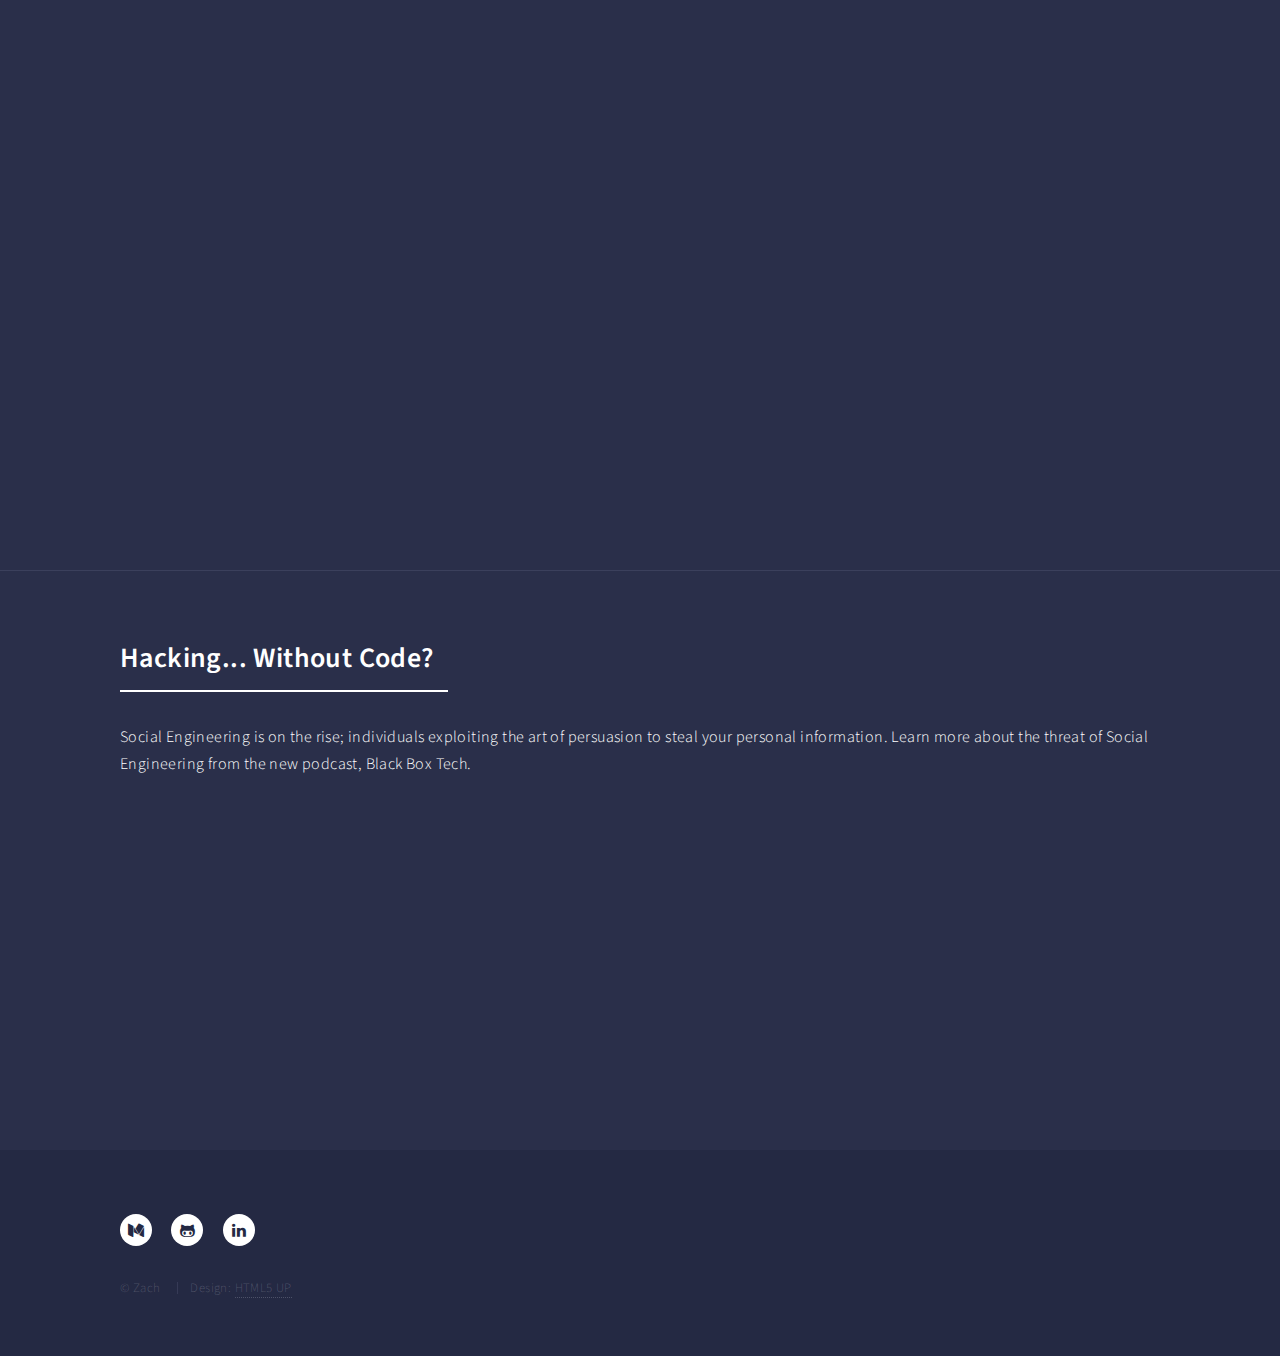
==== commit c95c5812: "semi-colon" ====
--- a/index.html
+++ b/index.html
@@ -113,7 +113,7 @@
                                     <header class="major">
                                         <h2>Hacking... Without Code?</h2>
                                     </header>
-                                    <p>Social Engineering is on the rise.  Individuals exploiting the art of persuasion to steal your personal information. Learn more about the threat of Social Engineering from the new podcast, Black Box Tech.</p>
+                                    <p>Social Engineering is on the rise; individuals exploiting the art of persuasion to steal your personal information. Learn more about the threat of Social Engineering from the new podcast, Black Box Tech.</p>
                                     <iframe width="100%" height="300" scrolling="no" frameborder="no" allow="autoplay" src="https://w.soundcloud.com/player/?url=https%3A//api.soundcloud.com/tracks/604040880%3Fsecret_token%3Ds-ou3fb&color=%23ff5500&auto_play=false&hide_related=false&show_comments=true&show_user=true&show_reposts=false&show_teaser=true&visual=true"></iframe>
                                 </div>
                             </section>
